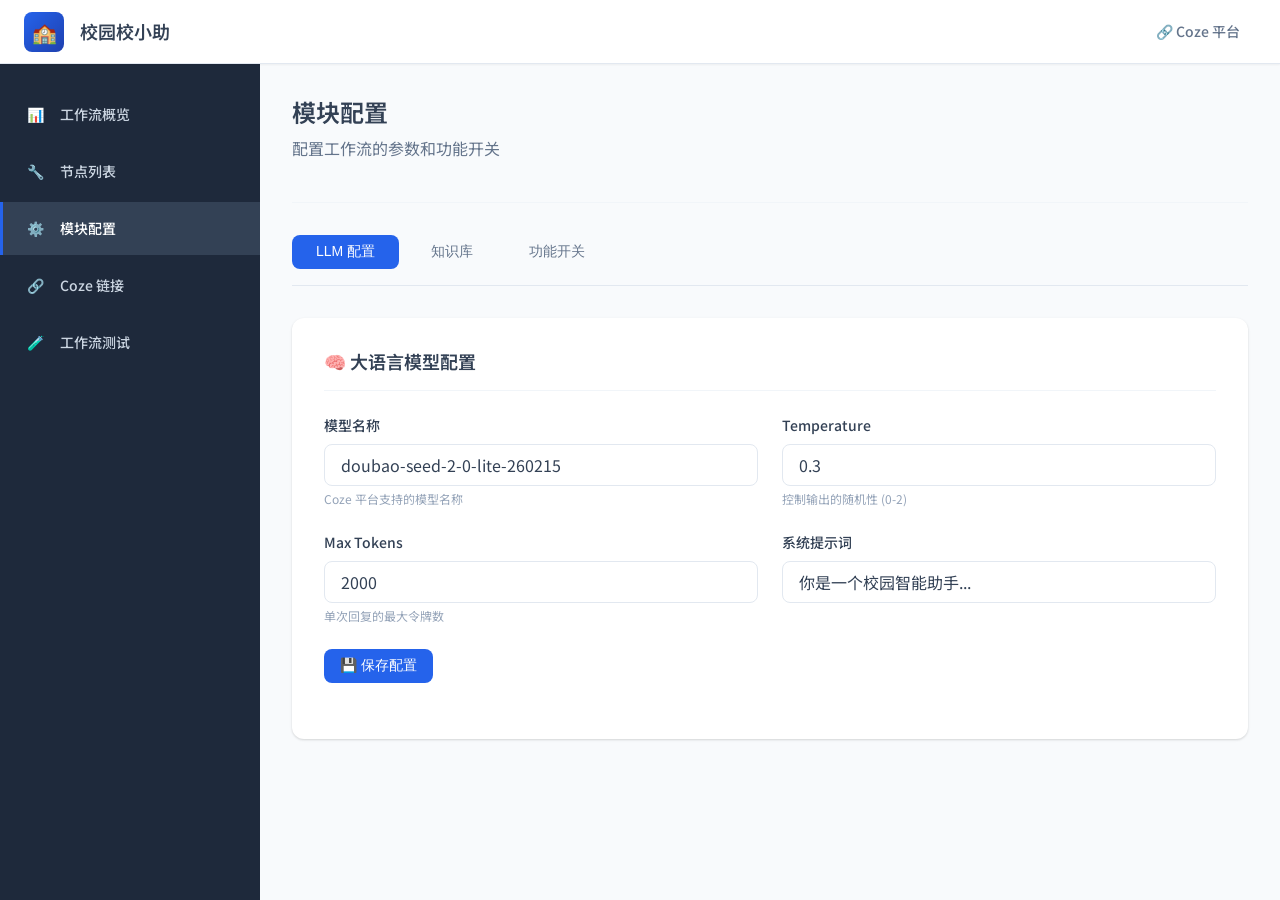
==== projects/ui/config.html @ 62526096 "feat: 新增校园校小助UI管理界面完整实现 添加了完整的Web可视化管理界面，包括工作流概览、节点列表、模块配置、Coze链接和工作流测试功能，同时提供了Windows和macOS/Linux的快" ====
<!DOCTYPE html>
<html lang="zh-CN">
<head>
  <meta charset="UTF-8">
  <meta name="viewport" content="width=device-width, initial-scale=1.0">
  <title>校园校小助 - 模块配置</title>
  
  <!-- Fonts -->
  <link rel="preconnect" href="https://fonts.googleapis.com">
  <link rel="preconnect" href="https://fonts.gstatic.com" crossorigin>
  <link href="https://fonts.googleapis.com/css2?family=Noto+Sans+SC:wght@400;500;600;700&display=swap" rel="stylesheet">
  
  <!-- Styles -->
  <link rel="stylesheet" href="css/style.css">
  
  <style>
    .config-tabs {
      display: flex;
      gap: var(--spacing-sm);
      margin-bottom: var(--spacing-xl);
      border-bottom: 1px solid var(--border);
      padding-bottom: var(--spacing-md);
    }
    
    .tab-btn {
      padding: var(--spacing-sm) var(--spacing-lg);
      background: transparent;
      border: none;
      font-size: var(--text-sm);
      font-weight: 500;
      color: var(--text-secondary);
      cursor: pointer;
      border-radius: var(--radius-md);
      transition: all var(--transition);
    }
    
    .tab-btn:hover {
      background: var(--bg-tertiary);
      color: var(--text-primary);
    }
    
    .tab-btn.active {
      background: var(--primary);
      color: white;
    }
    
    .tab-content {
      display: none;
    }
    
    .tab-content.active {
      display: block;
    }
    
    .config-section {
      background: var(--bg-secondary);
      border-radius: var(--radius-lg);
      padding: var(--spacing-xl);
      margin-bottom: var(--spacing-lg);
      box-shadow: var(--shadow);
    }
    
    .config-section__title {
      font-size: var(--text-lg);
      font-weight: 600;
      margin-bottom: var(--spacing-lg);
      padding-bottom: var(--spacing-md);
      border-bottom: 1px solid var(--border-light);
      display: flex;
      align-items: center;
      gap: var(--spacing-sm);
    }
    
    .form-row {
      display: grid;
      grid-template-columns: repeat(2, 1fr);
      gap: var(--spacing-lg);
    }
    
    @media (max-width: 768px) {
      .form-row {
        grid-template-columns: 1fr;
      }
    }
    
    .toggle-group {
      display: flex;
      align-items: center;
      justify-content: space-between;
      padding: var(--spacing-md);
      background: var(--bg-tertiary);
      border-radius: var(--radius-md);
      margin-bottom: var(--spacing-md);
    }
    
    .toggle-group__label {
      font-weight: 500;
      color: var(--text-primary);
    }
    
    .toggle-group__desc {
      font-size: var(--text-sm);
      color: var(--text-secondary);
      margin-top: var(--spacing-xs);
    }
    
    .toggle {
      position: relative;
      width: 48px;
      height: 24px;
      background: var(--border);
      border-radius: 12px;
      cursor: pointer;
      transition: all var(--transition);
    }
    
    .toggle.active {
      background: var(--primary);
    }
    
    .toggle::after {
      content: '';
      position: absolute;
      top: 2px;
      left: 2px;
      width: 20px;
      height: 20px;
      background: white;
      border-radius: 50%;
      transition: all var(--transition);
      box-shadow: var(--shadow-sm);
    }
    
    .toggle.active::after {
      left: 26px;
    }
    
    .notification {
      position: fixed;
      top: var(--spacing-xl);
      right: var(--spacing-xl);
      padding: var(--spacing-md) var(--spacing-lg);
      border-radius: var(--radius-md);
      display: flex;
      align-items: center;
      gap: var(--spacing-md);
      box-shadow: var(--shadow-lg);
      z-index: 3000;
      animation: slideIn 0.3s ease-out;
    }
    
    .notification--success {
      background: var(--success);
      color: white;
    }
    
    .notification--error {
      background: var(--error);
      color: white;
    }
    
    .notification--fadeout {
      animation: fadeOut 0.3s ease-out forwards;
    }
    
    @keyframes slideIn {
      from {
        opacity: 0;
        transform: translateX(100px);
      }
      to {
        opacity: 1;
        transform: translateX(0);
      }
    }
    
    @keyframes fadeOut {
      to {
        opacity: 0;
        transform: translateX(100px);
      }
    }
  </style>
</head>
<body>
  <!-- Header -->
  <header class="header">
    <div class="header__logo">
      <div class="header__logo-icon">🏫</div>
      <span>校园校小助</span>
    </div>
    <nav class="header__nav">
      <a href="https://console.coze.cn" target="_blank" rel="noopener noreferrer" class="header__link">
        🔗 Coze 平台
      </a>
    </nav>
  </header>

  <!-- Sidebar -->
  <aside class="sidebar">
    <nav>
      <ul class="sidebar__menu">
        <li class="sidebar__item">
          <a href="index.html" class="sidebar__link" data-page="index">
            <span>📊</span>
            <span>工作流概览</span>
          </a>
        </li>
        <li class="sidebar__item">
          <a href="nodes.html" class="sidebar__link" data-page="nodes">
            <span>🔧</span>
            <span>节点列表</span>
          </a>
        </li>
        <li class="sidebar__item">
          <a href="config.html" class="sidebar__link sidebar__link--active" data-page="config">
            <span>⚙️</span>
            <span>模块配置</span>
          </a>
        </li>
        <li class="sidebar__item">
          <a href="links.html" class="sidebar__link" data-page="links">
            <span>🔗</span>
            <span>Coze 链接</span>
          </a>
        </li>
        <li class="sidebar__item">
          <a href="test.html" class="sidebar__link" data-page="test">
            <span>🧪</span>
            <span>工作流测试</span>
          </a>
        </li>
      </ul>
    </nav>
  </aside>

  <!-- Main Content -->
  <main class="main">
    <div class="content">
      <!-- Page Header -->
      <div class="page-header">
        <h1 class="page-header__title">模块配置</h1>
        <p class="page-header__subtitle">配置工作流的参数和功能开关</p>
      </div>

      <!-- Tabs -->
      <div class="config-tabs">
        <button class="tab-btn active" data-tab="llm">LLM 配置</button>
        <button class="tab-btn" data-tab="knowledge">知识库</button>
        <button class="tab-btn" data-tab="features">功能开关</button>
      </div>

      <!-- LLM Config -->
      <div id="tab-llm" class="tab-content active">
        <div class="config-section animate-fadeIn">
          <h3 class="config-section__title">🧠 大语言模型配置</h3>
          <form id="llm-config-form">
            <div class="form-row">
              <div class="form-group">
                <label class="form-label">模型名称</label>
                <input type="text" 
                       class="form-input" 
                       name="model" 
                       value="doubao-seed-2-0-lite-260215"
                       placeholder="输入模型名称">
                <div class="form-help">Coze 平台支持的模型名称</div>
              </div>
              
              <div class="form-group">
                <label class="form-label">Temperature</label>
                <input type="number" 
                       class="form-input" 
                       name="temperature" 
                       value="0.3"
                       min="0"
                       max="2"
                       step="0.1">
                <div class="form-help">控制输出的随机性 (0-2)</div>
              </div>
            </div>
            
            <div class="form-row">
              <div class="form-group">
                <label class="form-label">Max Tokens</label>
                <input type="number" 
                       class="form-input" 
                       name="max_tokens"
                       value="2000"
                       min="100"
                       max="8000">
                <div class="form-help">单次回复的最大令牌数</div>
              </div>
              
              <div class="form-group">
                <label class="form-label">系统提示词</label>
                <input type="text" 
                       class="form-input" 
                       name="system_prompt"
                       value="你是一个校园智能助手..."
                       placeholder="输入系统提示词">
              </div>
            </div>
            
            <div class="form-group">
              <button type="submit" class="btn btn--primary">💾 保存配置</button>
            </div>
          </form>
        </div>
      </div>

      <!-- Knowledge Config -->
      <div id="tab-knowledge" class="tab-content">
        <div class="config-section animate-fadeIn">
          <h3 class="config-section__title">📚 知识库配置</h3>
          <form id="knowledge-config-form">
            <div class="form-row">
              <div class="form-group">
                <label class="form-label">Top K</label>
                <input type="number" 
                       class="form-input" 
                       name="top_k"
                       value="3"
                       min="1"
                       max="10">
                <div class="form-help">返回的最相关结果数量</div>
              </div>
              
              <div class="form-group">
                <label class="form-label">最小相似度分数</label>
                <input type="number" 
                       class="form-input" 
                       name="min_score"
                       value="0.5"
                       min="0"
                       max="1"
                       step="0.1">
                <div class="form-help">低于此分数的结果将被过滤</div>
              </div>
            </div>
            
            <div class="form-group">
              <label class="form-label">知识库 ID</label>
              <input type="text" 
                     class="form-input" 
                     name="knowledge_base_id"
                     placeholder="输入知识库 ID">
              <div class="form-help">在 Coze 平台获取的知识库标识符</div>
            </div>
            
            <div class="form-group">
              <button type="submit" class="btn btn--primary">💾 保存配置</button>
            </div>
          </form>
        </div>
      </div>

      <!-- Features Config -->
      <div id="tab-features" class="tab-content">
        <div class="config-section animate-fadeIn">
          <h3 class="config-section__title">⚡ 功能开关</h3>
          <form id="features-config-form">
            <div class="toggle-group">
              <div>
                <div class="toggle-group__label">知识库优先模式</div>
                <div class="toggle-group__desc">始终优先检索知识库，无结果再联网搜索</div>
              </div>
              <div class="toggle active" data-toggle="knowledge_first" onclick="toggleSwitch(this)"></div>
            </div>
            
            <div class="toggle-group">
              <div>
                <div class="toggle-group__label">联网搜索</div>
                <div class="toggle-group__desc">知识库无结果时启用联网搜索兜底</div>
              </div>
              <div class="toggle active" data-toggle="web_search_enabled" onclick="toggleSwitch(this)"></div>
            </div>
            
            <div class="toggle-group">
              <div>
                <div class="toggle-group__label">网页跳转</div>
                <div class="toggle-group__desc">识别用户跳转意图并提供跳转确认</div>
              </div>
              <div class="toggle active" data-toggle="jump_enabled" onclick="toggleSwitch(this)"></div>
            </div>
            
            <div class="toggle-group">
              <div>
                <div class="toggle-group__label">智能追问</div>
                <div class="toggle-group__desc">问题模糊时主动追问澄清</div>
              </div>
              <div class="toggle active" data-toggle="clarify_enabled" onclick="toggleSwitch(this)"></div>
            </div>
            
            <div class="toggle-group">
              <div>
                <div class="toggle-group__label">相关推荐</div>
                <div class="toggle-group__desc">回答后推荐相关问题和快捷操作</div>
              </div>
              <div class="toggle active" data-toggle="recommend_enabled" onclick="toggleSwitch(this)"></div>
            </div>
            
            <div class="form-group" style="margin-top: var(--spacing-xl);">
              <button type="submit" class="btn btn--primary">💾 保存配置</button>
            </div>
          </form>
        </div>
      </div>
    </div>
  </main>

  <!-- Scripts -->
  <script src="js/workflow-data.js"></script>
  <script src="js/main.js"></script>
  
  <script>
    // Tab 切换
    document.querySelectorAll('.tab-btn').forEach(btn => {
      btn.addEventListener('click', function() {
        const tabId = this.getAttribute('data-tab');
        
        // 切换按钮状态
        document.querySelectorAll('.tab-btn').forEach(b => b.classList.remove('active'));
        this.classList.add('active');
        
        // 切换内容
        document.querySelectorAll('.tab-content').forEach(content => {
          content.classList.remove('active');
        });
        document.getElementById(`tab-${tabId}`).classList.add('active');
      });
    });
    
    // Toggle Switch
    window.toggleSwitch = function(element) {
      element.classList.toggle('active');
    };
    
    // 表单提交
    document.querySelectorAll('form').forEach(form => {
      form.addEventListener('submit', function(e) {
        e.preventDefault();
        
        // 获取表单数据
        const formData = new FormData(this);
        const config = Object.fromEntries(formData.entries());
        
        // 获取开关状态
        document.querySelectorAll('.toggle').forEach(toggle => {
          const key = toggle.getAttribute('data-toggle');
          if (key) {
            config[key] = toggle.classList.contains('active');
          }
        });
        
        // 保存到 localStorage
        localStorage.setItem('workflow_config', JSON.stringify(config));
        
        // 显示通知
        showNotification('配置已保存', 'success');
      });
    });
    
    // 显示通知
    function showNotification(message, type = 'info') {
      // 移除已存在的通知
      const existing = document.querySelector('.notification');
      if (existing) existing.remove();
      
      const notification = document.createElement('div');
      notification.className = `notification notification--${type}`;
      notification.innerHTML = `
        <span>✅ ${message}</span>
      `;
      
      document.body.appendChild(notification);
      
      // 自动消失
      setTimeout(() => {
        notification.classList.add('notification--fadeout');
        setTimeout(() => notification.remove(), 300);
      }, 3000);
    }
    
    // 加载保存的配置
    function loadSavedConfig() {
      const saved = localStorage.getItem('workflow_config');
      if (!saved) return;
      
      try {
        const config = JSON.parse(saved);
        
        // 填充表单
        Object.keys(config).forEach(key => {
          const input = document.querySelector(`[name="${key}"]`);
          if (input) {
            input.value = config[key];
          }
          
          // 恢复开关状态
          const toggle = document.querySelector(`[data-toggle="${key}"]`);
          if (toggle && typeof config[key] === 'boolean') {
            toggle.classList.toggle('active', config[key]);
          }
        });
      } catch (error) {
        console.error('Failed to load config:', error);
      }
    }
    
    // 页面加载时恢复配置
    document.addEventListener('DOMContentLoaded', loadSavedConfig);
  </script>
</body>
</html>
---- projects/ui/css/style.css ----
/*!
 * 校园校小助 UI - 全局样式
 * Campus Assistant Admin Dashboard
 * 
 * @version 1.0.0
 * @author AI Assistant
 */

/* ========================================
   CSS Variables / Design Tokens
   ======================================== */
:root {
  /* Primary Colors */
  --primary: #2563EB;
  --primary-dark: #1E40AF;
  --primary-light: #3B82F6;
  --primary-bg: #EFF6FF;

  /* Semantic Colors */
  --success: #10B981;
  --success-bg: #ECFDF5;
  --warning: #F59E0B;
  --warning-bg: #FFFBEB;
  --error: #EF4444;
  --error-bg: #FEF2F2;
  --info: #3B82F6;
  --info-bg: #EFF6FF;

  /* Neutral Colors */
  --bg-primary: #F8FAFC;
  --bg-secondary: #FFFFFF;
  --bg-tertiary: #F1F5F9;
  --sidebar-bg: #1E293B;
  --sidebar-hover: #334155;
  --sidebar-active: #2563EB;

  /* Text Colors */
  --text-primary: #334155;
  --text-secondary: #64748B;
  --text-tertiary: #94A3B8;
  --text-light: #CBD5E1;
  --text-white: #FFFFFF;

  /* Border Colors */
  --border: #E2E8F0;
  --border-light: #F1F5F9;
  --border-focus: #2563EB;

  /* Shadows */
  --shadow-sm: 0 1px 2px 0 rgba(0, 0, 0, 0.05);
  --shadow: 0 1px 3px 0 rgba(0, 0, 0, 0.1), 0 1px 2px 0 rgba(0, 0, 0, 0.06);
  --shadow-md: 0 4px 6px -1px rgba(0, 0, 0, 0.1), 0 2px 4px -1px rgba(0, 0, 0, 0.06);
  --shadow-lg: 0 10px 15px -3px rgba(0, 0, 0, 0.1), 0 4px 6px -2px rgba(0, 0, 0, 0.05);
  --shadow-xl: 0 20px 25px -5px rgba(0, 0, 0, 0.1), 0 10px 10px -5px rgba(0, 0, 0, 0.04);

  /* Spacing */
  --spacing-xs: 4px;
  --spacing-sm: 8px;
  --spacing-md: 16px;
  --spacing-lg: 24px;
  --spacing-xl: 32px;
  --spacing-2xl: 48px;
  --spacing-3xl: 64px;

  /* Border Radius */
  --radius-sm: 4px;
  --radius-md: 8px;
  --radius-lg: 12px;
  --radius-xl: 16px;
  --radius-full: 9999px;

  /* Typography */
  --font-sans: "Noto Sans SC", -apple-system, BlinkMacSystemFont, "Segoe UI", Roboto, sans-serif;
  --font-mono: "JetBrains Mono", "Fira Code", Consolas, monospace;

  --text-xs: 12px;
  --text-sm: 14px;
  --text-base: 16px;
  --text-lg: 18px;
  --text-xl: 20px;
  --text-2xl: 24px;
  --text-3xl: 30px;

  /* Layout */
  --sidebar-width: 260px;
  --header-height: 64px;
  --max-content-width: 1400px;

  /* Transitions */
  --transition-fast: 150ms ease;
  --transition: 200ms ease;
  --transition-slow: 300ms ease;
}

/* ========================================
   Reset & Base Styles
   ======================================== */
*,
*::before,
*::after {
  box-sizing: border-box;
  margin: 0;
  padding: 0;
}

html {
  font-size: 16px;
  line-height: 1.5;
  -webkit-font-smoothing: antialiased;
  -moz-osx-font-smoothing: grayscale;
}

body {
  font-family: var(--font-sans);
  font-size: var(--text-base);
  color: var(--text-primary);
  background-color: var(--bg-primary);
  overflow-x: hidden;
}

/* ========================================
   Typography
   ======================================== */
h1, h2, h3, h4, h5, h6 {
  font-weight: 600;
  line-height: 1.3;
  color: var(--text-primary);
}

h1 { font-size: var(--text-3xl); }
h2 { font-size: var(--text-2xl); }
h3 { font-size: var(--text-xl); }
h4 { font-size: var(--text-lg); }
h5 { font-size: var(--text-base); }
h6 { font-size: var(--text-sm); }

p {
  margin-bottom: var(--spacing-md);
  line-height: 1.7;
}

a {
  color: var(--primary);
  text-decoration: none;
  transition: color var(--transition-fast);
}

a:hover {
  color: var(--primary-dark);
  text-decoration: underline;
}

code {
  font-family: var(--font-mono);
  font-size: 0.9em;
  background-color: var(--bg-tertiary);
  padding: 2px 6px;
  border-radius: var(--radius-sm);
}

/* ========================================
   Layout Components
   ======================================== */

/* Header */
.header {
  position: fixed;
  top: 0;
  left: 0;
  right: 0;
  height: var(--header-height);
  background-color: var(--bg-secondary);
  border-bottom: 1px solid var(--border);
  display: flex;
  align-items: center;
  padding: 0 var(--spacing-lg);
  z-index: 1000;
  box-shadow: var(--shadow-sm);
}

.header__logo {
  display: flex;
  align-items: center;
  gap: var(--spacing-md);
  font-size: var(--text-lg);
  font-weight: 600;
  color: var(--text-primary);
}

.header__logo-icon {
  width: 40px;
  height: 40px;
  background: linear-gradient(135deg, var(--primary) 0%, var(--primary-dark) 100%);
  border-radius: var(--radius-md);
  display: flex;
  align-items: center;
  justify-content: center;
  color: white;
  font-size: var(--text-xl);
}

.header__nav {
  margin-left: auto;
  display: flex;
  align-items: center;
  gap: var(--spacing-md);
}

.header__link {
  display: flex;
  align-items: center;
  gap: var(--spacing-sm);
  padding: var(--spacing-sm) var(--spacing-md);
  border-radius: var(--radius-md);
  color: var(--text-secondary);
  font-size: var(--text-sm);
  font-weight: 500;
  transition: all var(--transition);
}

.header__link:hover {
  background-color: var(--bg-tertiary);
  color: var(--text-primary);
  text-decoration: none;
}

/* Sidebar */
.sidebar {
  position: fixed;
  top: var(--header-height);
  left: 0;
  bottom: 0;
  width: var(--sidebar-width);
  background-color: var(--sidebar-bg);
  padding: var(--spacing-lg) 0;
  overflow-y: auto;
  z-index: 900;
}

.sidebar__menu {
  list-style: none;
}

.sidebar__item {
  margin-bottom: var(--spacing-xs);
}

.sidebar__link {
  display: flex;
  align-items: center;
  gap: var(--spacing-md);
  padding: var(--spacing-md) var(--spacing-lg);
  color: var(--text-light);
  font-size: var(--text-sm);
  font-weight: 500;
  transition: all var(--transition);
  border-left: 3px solid transparent;
}

.sidebar__link:hover {
  background-color: var(--sidebar-hover);
  color: var(--text-white);
  text-decoration: none;
}

.sidebar__link--active {
  background-color: var(--sidebar-hover);
  color: var(--text-white);
  border-left-color: var(--primary);
}

.sidebar__icon {
  width: 20px;
  height: 20px;
  opacity: 0.8;
}

.sidebar__section {
  padding: var(--spacing-md) var(--spacing-lg);
  margin-top: var(--spacing-lg);
  font-size: var(--text-xs);
  font-weight: 600;
  text-transform: uppercase;
  letter-spacing: 0.05em;
  color: var(--text-tertiary);
}

/* Main Content */
.main {
  margin-left: var(--sidebar-width);
  margin-top: var(--header-height);
  padding: var(--spacing-xl);
  min-height: calc(100vh - var(--header-height));
}

.content {
  max-width: var(--max-content-width);
  margin: 0 auto;
}

/* Page Header */
.page-header {
  margin-bottom: var(--spacing-xl);
  padding-bottom: var(--spacing-lg);
  border-bottom: 1px solid var(--border-light);
}

.page-header__title {
  font-size: var(--text-2xl);
  font-weight: 600;
  color: var(--text-primary);
  margin-bottom: var(--spacing-sm);
}

.page-header__subtitle {
  font-size: var(--text-base);
  color: var(--text-secondary);
}

/* ========================================
   Cards
   ======================================== */
.card {
  background-color: var(--bg-secondary);
  border-radius: var(--radius-lg);
  box-shadow: var(--shadow);
  overflow: hidden;
  transition: all var(--transition);
}

.card:hover {
  box-shadow: var(--shadow-md);
}

.card--clickable {
  cursor: pointer;
}

.card--clickable:hover {
  transform: translateY(-2px);
  box-shadow: var(--shadow-lg);
}

.card__header {
  padding: var(--spacing-lg);
  border-bottom: 1px solid var(--border-light);
  display: flex;
  align-items: center;
  justify-content: space-between;
}

.card__title {
  font-size: var(--text-lg);
  font-weight: 600;
  color: var(--text-primary);
}

.card__body {
  padding: var(--spacing-lg);
}

.card__footer {
  padding: var(--spacing-md) var(--spacing-lg);
  border-top: 1px solid var(--border-light);
  background-color: var(--bg-tertiary);
}

/* Stat Cards */
.stat-card {
  background: linear-gradient(135deg, var(--primary) 0%, var(--primary-dark) 100%);
  color: white;
  padding: var(--spacing-lg);
  border-radius: var(--radius-lg);
  text-align: center;
}

.stat-card__value {
  font-size: var(--text-3xl);
  font-weight: 700;
  line-height: 1.2;
}

.stat-card__label {
  font-size: var(--text-sm);
  opacity: 0.9;
  margin-top: var(--spacing-xs);
}

/* Node Cards */
.node-card {
  background-color: var(--bg-secondary);
  border: 1px solid var(--border);
  border-radius: var(--radius-lg);
  padding: var(--spacing-lg);
  transition: all var(--transition);
}

.node-card:hover {
  border-color: var(--primary);
  box-shadow: var(--shadow-md);
}

.node-card__header {
  display: flex;
  align-items: center;
  gap: var(--spacing-md);
  margin-bottom: var(--spacing-md);
}

.node-card__icon {
  width: 40px;
  height: 40px;
  border-radius: var(--radius-md);
  display: flex;
  align-items: center;
  justify-content: center;
  font-size: var(--text-xl);
}

.node-card__icon--task {
  background-color: var(--info-bg);
  color: var(--info);
}

.node-card__icon--agent {
  background-color: var(--success-bg);
  color: var(--success);
}

.node-card__icon--condition {
  background-color: var(--warning-bg);
  color: var(--warning);
}

.node-card__id {
  font-family: var(--font-mono);
  font-size: var(--text-sm);
  color: var(--text-secondary);
}

.node-card__name {
  font-size: var(--text-lg);
  font-weight: 600;
  color: var(--text-primary);
  margin-top: var(--spacing-xs);
}

.node-card__description {
  font-size: var(--text-sm);
  color: var(--text-secondary);
  margin-bottom: var(--spacing-md);
  line-height: 1.6;
}

.node-card__meta {
  display: flex;
  flex-wrap: wrap;
  gap: var(--spacing-sm);
  margin-bottom: var(--spacing-md);
  font-size: var(--text-xs);
}

.node-card__tag {
  display: inline-flex;
  align-items: center;
  gap: var(--spacing-xs);
  padding: var(--spacing-xs) var(--spacing-sm);
  background-color: var(--bg-tertiary);
  border-radius: var(--radius-full);
  color: var(--text-secondary);
}

.node-card__tag--input {
  background-color: var(--info-bg);
  color: var(--info);
}

.node-card__tag--output {
  background-color: var(--success-bg);
  color: var(--success);
}

/* Link Cards */
.link-card {
  display: flex;
  align-items: center;
  gap: var(--spacing-md);
  padding: var(--spacing-lg);
  background-color: var(--bg-secondary);
  border: 1px solid var(--border);
  border-radius: var(--radius-lg);
  transition: all var(--transition);
  cursor: pointer;
}

.link-card:hover {
  border-color: var(--primary);
  background-color: var(--primary-bg);
  text-decoration: none;
}

.link-card__icon {
  width: 48px;
  height: 48px;
  border-radius: var(--radius-md);
  background-color: var(--primary-bg);
  color: var(--primary);
  display: flex;
  align-items: center;
  justify-content: center;
  font-size: var(--text-xl);
  flex-shrink: 0;
}

.link-card__content {
  flex: 1;
}

.link-card__title {
  font-size: var(--text-lg);
  font-weight: 600;
  color: var(--text-primary);
  margin-bottom: var(--spacing-xs);
}

.link-card__description {
  font-size: var(--text-sm);
  color: var(--text-secondary);
  margin-bottom: var(--spacing-xs);
}

.link-card__url {
  font-size: var(--text-xs);
  color: var(--text-tertiary);
  font-family: var(--font-mono);
}

.link-card__arrow {
  color: var(--text-tertiary);
  font-size: var(--text-xl);
}

/* ========================================
   Buttons
   ======================================== */
.btn {
  display: inline-flex;
  align-items: center;
  justify-content: center;
  gap: var(--spacing-sm);
  padding: var(--spacing-sm) var(--spacing-md);
  font-size: var(--text-sm);
  font-weight: 500;
  border-radius: var(--radius-md);
  border: none;
  cursor: pointer;
  transition: all var(--transition);
  text-decoration: none;
}

.btn:hover {
  text-decoration: none;
}

.btn--primary {
  background-color: var(--primary);
  color: white;
}

.btn--primary:hover {
  background-color: var(--primary-dark);
  color: white;
}

.btn--secondary {
  background-color: var(--bg-tertiary);
  color: var(--text-primary);
}

.btn--secondary:hover {
  background-color: var(--border);
}

.btn--ghost {
  background-color: transparent;
  color: var(--text-secondary);
}

.btn--ghost:hover {
  background-color: var(--bg-tertiary);
  color: var(--text-primary);
}

.btn--sm {
  padding: var(--spacing-xs) var(--spacing-sm);
  font-size: var(--text-xs);
}

.btn--lg {
  padding: var(--spacing-md) var(--spacing-lg);
  font-size: var(--text-base);
}

.btn--block {
  width: 100%;
}

.btn:disabled {
  opacity: 0.5;
  cursor: not-allowed;
}

/* ========================================
   Forms
   ======================================== */
.form-group {
  margin-bottom: var(--spacing-lg);
}

.form-label {
  display: block;
  font-size: var(--text-sm);
  font-weight: 500;
  color: var(--text-primary);
  margin-bottom: var(--spacing-sm);
}

.form-input,
.form-select,
.form-textarea {
  width: 100%;
  padding: var(--spacing-sm) var(--spacing-md);
  font-size: var(--text-base);
  font-family: var(--font-sans);
  color: var(--text-primary);
  background-color: var(--bg-secondary);
  border: 1px solid var(--border);
  border-radius: var(--radius-md);
  transition: all var(--transition);
}

.form-input:focus,
.form-select:focus,
.form-textarea:focus {
  outline: none;
  border-color: var(--primary);
  box-shadow: 0 0 0 3px rgba(37, 99, 235, 0.1);
}

.form-textarea {
  min-height: 120px;
  resize: vertical;
}

.form-help {
  font-size: var(--text-xs);
  color: var(--text-tertiary);
  margin-top: var(--spacing-xs);
}

/* ========================================
   Grid System
   ======================================== */
.grid {
  display: grid;
  gap: var(--spacing-lg);
}

.grid--cols-2 {
  grid-template-columns: repeat(2, 1fr);
}

.grid--cols-3 {
  grid-template-columns: repeat(3, 1fr);
}

.grid--cols-4 {
  grid-template-columns: repeat(4, 1fr);
}

@media (max-width: 1024px) {
  .grid--cols-4 {
    grid-template-columns: repeat(2, 1fr);
  }
}

@media (max-width: 768px) {
  .grid--cols-3,
  .grid--cols-4 {
    grid-template-columns: repeat(2, 1fr);
  }
}

@media (max-width: 640px) {
  .grid--cols-2,
  .grid--cols-3,
  .grid--cols-4 {
    grid-template-columns: 1fr;
  }
}

/* ========================================
   Utilities
   ======================================== */
.text-center { text-align: center; }
.text-right { text-align: right; }
.text-muted { color: var(--text-secondary); }
.text-small { font-size: var(--text-sm); }
.text-mono { font-family: var(--font-mono); }

.mt-sm { margin-top: var(--spacing-sm); }
.mt-md { margin-top: var(--spacing-md); }
.mt-lg { margin-top: var(--spacing-lg); }
.mb-sm { margin-bottom: var(--spacing-sm); }
.mb-md { margin-bottom: var(--spacing-md); }
.mb-lg { margin-bottom: var(--spacing-lg); }

.flex { display: flex; }
.flex-center { align-items: center; justify-content: center; }
.flex-between { justify-content: space-between; }
.flex-wrap { flex-wrap: wrap; }
.gap-sm { gap: var(--spacing-sm); }
.gap-md { gap: var(--spacing-md); }
.gap-lg { gap: var(--spacing-lg); }

.hidden { display: none !important; }

/* ========================================
   Animations
   ======================================== */
@keyframes fadeIn {
  from {
    opacity: 0;
    transform: translateY(10px);
  }
  to {
    opacity: 1;
    transform: translateY(0);
  }
}

@keyframes slideIn {
  from {
    opacity: 0;
    transform: translateX(-20px);
  }
  to {
    opacity: 1;
    transform: translateX(0);
  }
}

.animate-fadeIn {
  animation: fadeIn var(--transition-slow) ease-out;
}

.animate-slideIn {
  animation: slideIn var(--transition-slow) ease-out;
}

/* Staggered animations */
.stagger-1 { animation-delay: 0.1s; }
.stagger-2 { animation-delay: 0.2s; }
.stagger-3 { animation-delay: 0.3s; }
.stagger-4 { animation-delay: 0.4s; }
.stagger-5 { animation-delay: 0.5s; }

/* ========================================
   Responsive
   ======================================== */
@media (max-width: 1024px) {
  .sidebar {
    transform: translateX(-100%);
    transition: transform var(--transition);
  }

  .sidebar--open {
    transform: translateX(0);
  }

  .main {
    margin-left: 0;
  }
}

@media (max-width: 640px) {
  .header {
    padding: 0 var(--spacing-md);
  }

  .main {
    padding: var(--spacing-md);
  }

  .page-header__title {
    font-size: var(--text-xl);
  }
}

/* ========================================
   Mermaid Flowchart Customization
   ======================================== */
.mermaid {
  background-color: var(--bg-secondary);
  padding: var(--spacing-lg);
  border-radius: var(--radius-lg);
  overflow-x: auto;
}

.mermaid svg {
  max-width: 100%;
  height: auto;
}
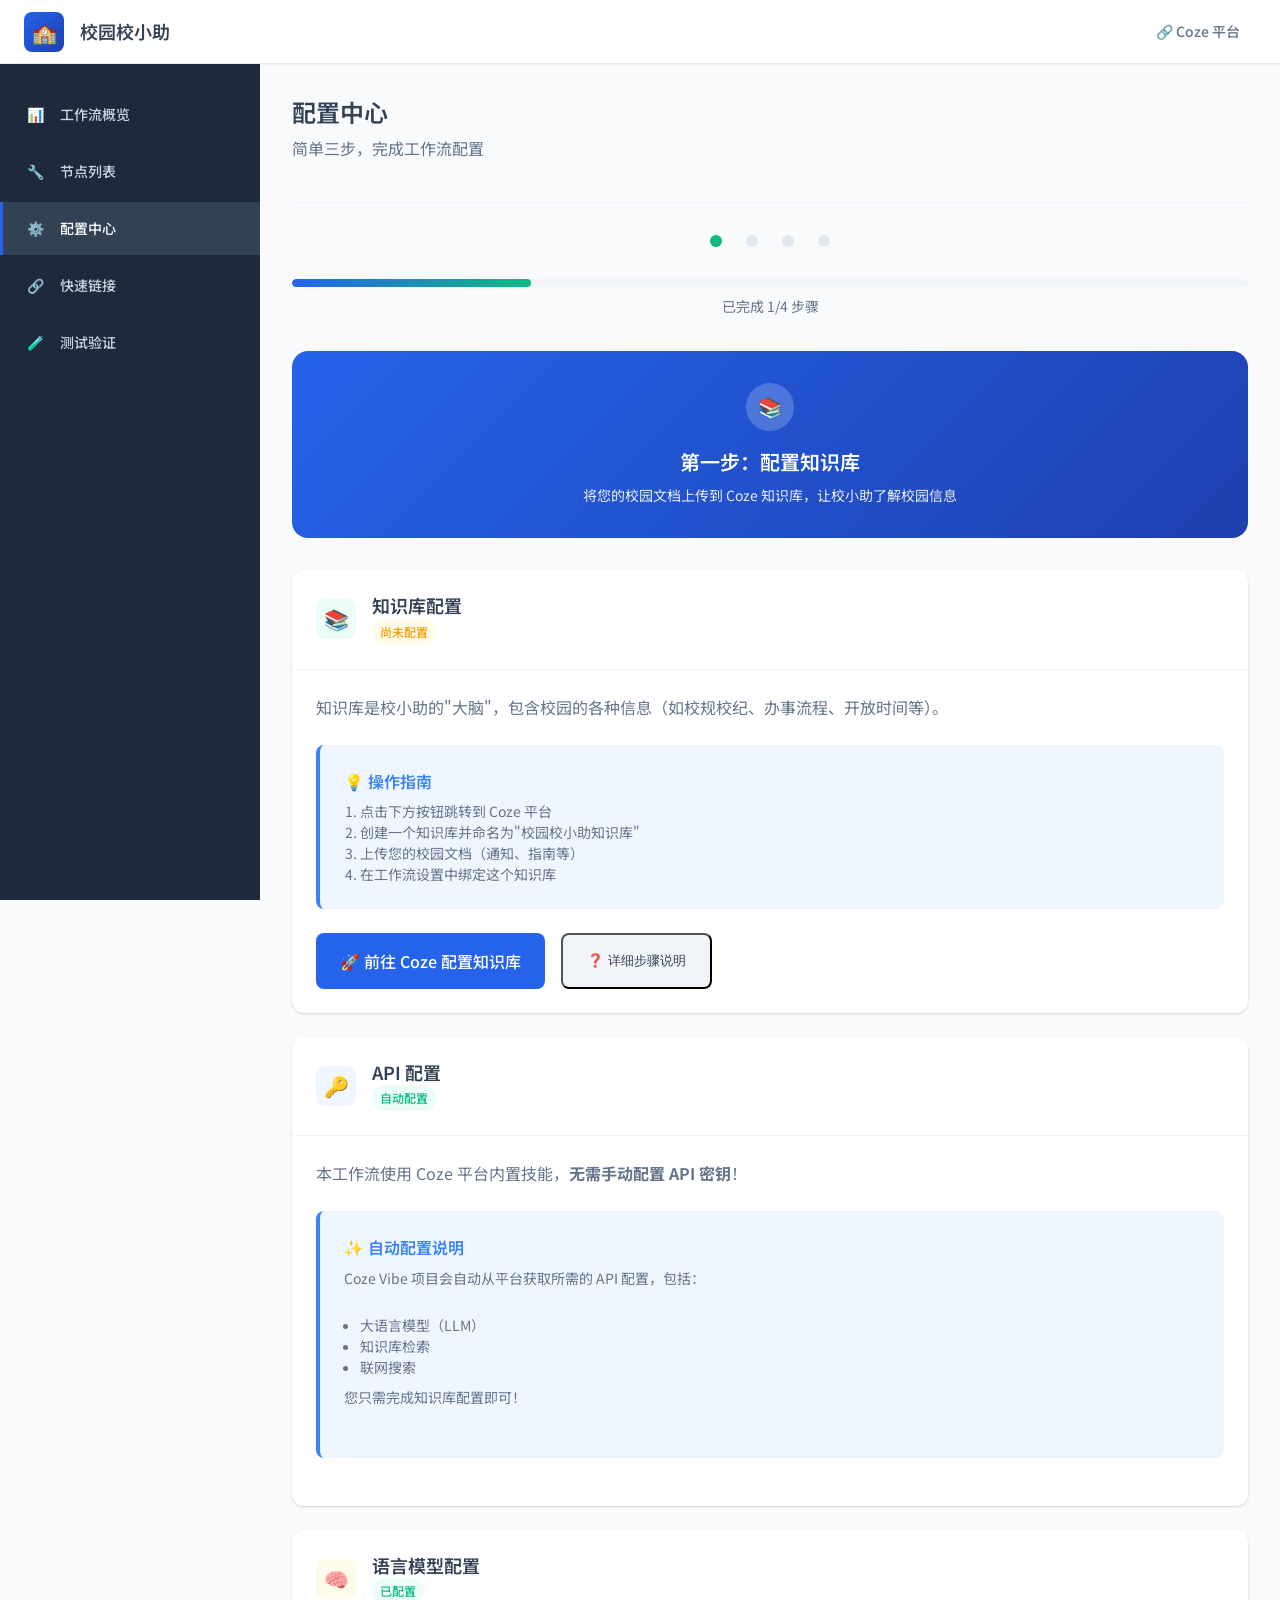
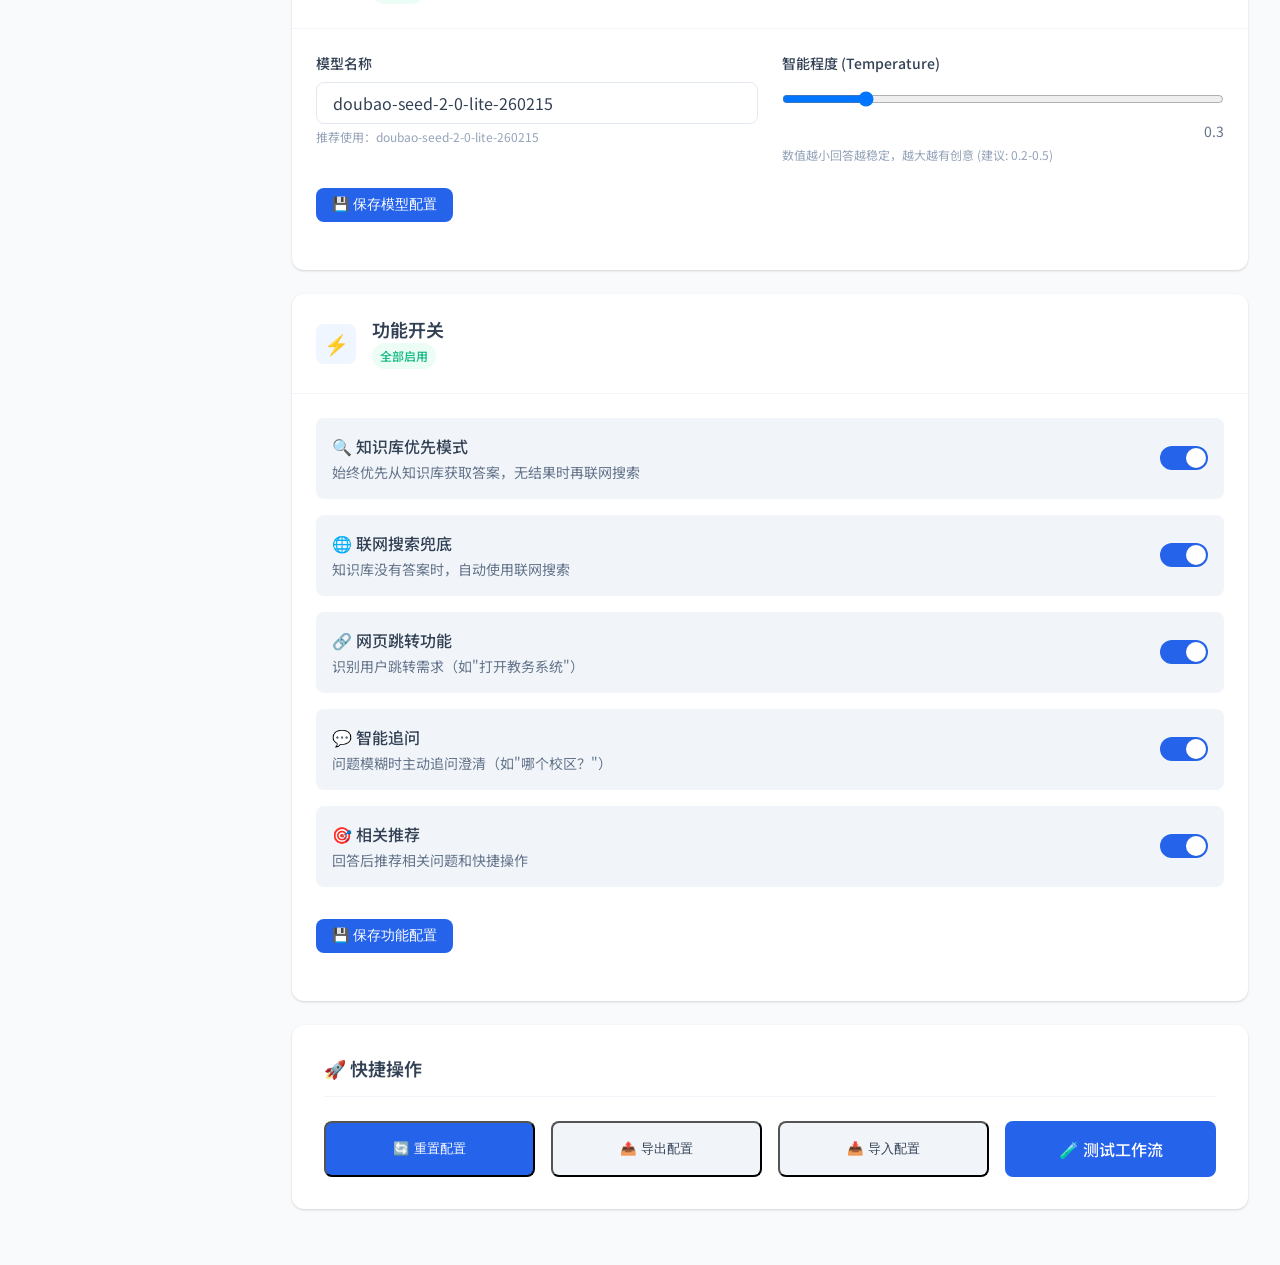
==== commit 76818868: "feat: 新增快速开始文档和配置界面优化，补充知识库提示注释 - 新增QUICK_START_NOW.md快速开始指南 - 新增COZE_VIBE_GUIDE.md完整使用文档 - 优化links." ====
--- a/projects/ui/config.html
+++ b/projects/ui/config.html
@@ -3,7 +3,7 @@
 <head>
   <meta charset="UTF-8">
   <meta name="viewport" content="width=device-width, initial-scale=1.0">
-  <title>校园校小助 - 模块配置</title>
+  <title>校园校小助 - 配置中心</title>
   
   <!-- Fonts -->
   <link rel="preconnect" href="https://fonts.googleapis.com">
@@ -14,42 +14,131 @@
   <link rel="stylesheet" href="css/style.css">
   
   <style>
-    .config-tabs {
+    /* 简化配置页面样式 */
+    .wizard-step {
+      background: linear-gradient(135deg, var(--primary) 0%, var(--primary-dark) 100%);
+      color: white;
+      padding: var(--spacing-xl);
+      border-radius: var(--radius-xl);
+      margin-bottom: var(--spacing-xl);
+      text-align: center;
+    }
+    
+    .wizard-step__number {
+      width: 48px;
+      height: 48px;
+      border-radius: 50%;
+      background: rgba(255, 255, 255, 0.2);
       display: flex;
+      align-items: center;
+      justify-content: center;
+      font-size: var(--text-xl);
+      font-weight: 700;
+      margin: 0 auto var(--spacing-md);
+    }
+    
+    .wizard-step__title {
+      font-size: var(--text-xl);
+      font-weight: 600;
+      margin-bottom: var(--spacing-sm);
+    }
+    
+    .wizard-step__desc {
+      opacity: 0.9;
+      font-size: var(--text-sm);
+    }
+    
+    .config-card {
+      background: var(--bg-secondary);
+      border-radius: var(--radius-lg);
+      box-shadow: var(--shadow);
+      overflow: hidden;
+      margin-bottom: var(--spacing-lg);
+    }
+    
+    .config-card__header {
+      padding: var(--spacing-lg);
+      border-bottom: 1px solid var(--border-light);
+      display: flex;
+      align-items: center;
+      gap: var(--spacing-md);
+    }
+    
+    .config-card__icon {
+      width: 40px;
+      height: 40px;
+      border-radius: var(--radius-md);
+      display: flex;
+      align-items: center;
+      justify-content: center;
+      font-size: var(--text-xl);
+    }
+    
+    .config-card__title {
+      font-size: var(--text-lg);
+      font-weight: 600;
+      margin: 0;
+    }
+    
+    .config-card__body {
+      padding: var(--spacing-lg);
+    }
+    
+    .config-card__body p {
+      color: var(--text-secondary);
+      margin-bottom: var(--spacing-lg);
+    }
+    
+    .action-btn {
+      display: inline-flex;
+      align-items: center;
       gap: var(--spacing-sm);
-      margin-bottom: var(--spacing-xl);
-      border-bottom: 1px solid var(--border);
-      padding-bottom: var(--spacing-md);
-    }
-    
-    .tab-btn {
-      padding: var(--spacing-sm) var(--spacing-lg);
-      background: transparent;
-      border: none;
-      font-size: var(--text-sm);
+      padding: var(--spacing-md) var(--spacing-lg);
+      background: var(--primary);
+      color: white;
+      border-radius: var(--radius-md);
+      text-decoration: none;
       font-weight: 500;
-      color: var(--text-secondary);
-      cursor: pointer;
-      border-radius: var(--radius-md);
       transition: all var(--transition);
     }
     
-    .tab-btn:hover {
+    .action-btn:hover {
+      background: var(--primary-dark);
+      transform: translateY(-2px);
+      box-shadow: var(--shadow-lg);
+    }
+    
+    .action-btn--secondary {
       background: var(--bg-tertiary);
       color: var(--text-primary);
     }
     
-    .tab-btn.active {
+    .action-btn--secondary:hover {
+      background: var(--border);
+    }
+    
+    .step-indicator {
+      display: flex;
+      justify-content: center;
+      gap: var(--spacing-lg);
+      margin-bottom: var(--spacing-xl);
+    }
+    
+    .step-dot {
+      width: 12px;
+      height: 12px;
+      border-radius: 50%;
+      background: var(--border);
+      transition: all var(--transition);
+    }
+    
+    .step-dot.active {
       background: var(--primary);
-      color: white;
-    }
-    
-    .tab-content {
-      display: none;
-    }
-    
-    .tab-content.active {
-      display: block;
+      transform: scale(1.3);
+    }
+    
+    .step-dot.completed {
+      background: var(--success);
     }
     
     .config-section {
@@ -159,6 +248,11 @@
       color: white;
     }
     
+    .notification--info {
+      background: var(--info);
+      color: white;
+    }
+    
     .notification--fadeout {
       animation: fadeOut 0.3s ease-out forwards;
     }
@@ -179,6 +273,65 @@
         opacity: 0;
         transform: translateX(100px);
       }
+    }
+    
+    .help-card {
+      background: var(--info-bg);
+      border-left: 4px solid var(--info);
+      padding: var(--spacing-lg);
+      border-radius: var(--radius-md);
+      margin-bottom: var(--spacing-lg);
+    }
+    
+    .help-card__title {
+      font-weight: 600;
+      color: var(--info);
+      margin-bottom: var(--spacing-sm);
+    }
+    
+    .help-card__content {
+      color: var(--text-secondary);
+      font-size: var(--text-sm);
+    }
+    
+    .status-badge {
+      display: inline-flex;
+      align-items: center;
+      gap: 4px;
+      padding: 4px 8px;
+      border-radius: var(--radius-full);
+      font-size: var(--text-xs);
+      font-weight: 500;
+    }
+    
+    .status-badge--success {
+      background: var(--success-bg);
+      color: var(--success);
+    }
+    
+    .status-badge--warning {
+      background: var(--warning-bg);
+      color: var(--warning);
+    }
+    
+    .status-badge--error {
+      background: var(--error-bg);
+      color: var(--error);
+    }
+    
+    .progress-bar {
+      height: 8px;
+      background: var(--bg-tertiary);
+      border-radius: 4px;
+      overflow: hidden;
+      margin-bottom: var(--spacing-sm);
+    }
+    
+    .progress-bar__fill {
+      height: 100%;
+      background: linear-gradient(90deg, var(--primary) 0%, var(--success) 100%);
+      border-radius: 4px;
+      transition: width var(--transition);
     }
   </style>
 </head>
@@ -215,19 +368,19 @@
         <li class="sidebar__item">
           <a href="config.html" class="sidebar__link sidebar__link--active" data-page="config">
             <span>⚙️</span>
-            <span>模块配置</span>
+            <span>配置中心</span>
           </a>
         </li>
         <li class="sidebar__item">
           <a href="links.html" class="sidebar__link" data-page="links">
             <span>🔗</span>
-            <span>Coze 链接</span>
+            <span>快速链接</span>
           </a>
         </li>
         <li class="sidebar__item">
           <a href="test.html" class="sidebar__link" data-page="test">
             <span>🧪</span>
-            <span>工作流测试</span>
+            <span>测试验证</span>
           </a>
         </li>
       </ul>
@@ -239,22 +392,106 @@
     <div class="content">
       <!-- Page Header -->
       <div class="page-header">
-        <h1 class="page-header__title">模块配置</h1>
-        <p class="page-header__subtitle">配置工作流的参数和功能开关</p>
-      </div>
-
-      <!-- Tabs -->
-      <div class="config-tabs">
-        <button class="tab-btn active" data-tab="llm">LLM 配置</button>
-        <button class="tab-btn" data-tab="knowledge">知识库</button>
-        <button class="tab-btn" data-tab="features">功能开关</button>
-      </div>
-
-      <!-- LLM Config -->
-      <div id="tab-llm" class="tab-content active">
-        <div class="config-section animate-fadeIn">
-          <h3 class="config-section__title">🧠 大语言模型配置</h3>
-          <form id="llm-config-form">
+        <h1 class="page-header__title">配置中心</h1>
+        <p class="page-header__subtitle">简单三步，完成工作流配置</p>
+      </div>
+
+      <!-- 进度指示 -->
+      <div class="step-indicator">
+        <div class="step-dot completed" title="步骤1：知识库"></div>
+        <div class="step-dot" title="步骤2：模型配置"></div>
+        <div class="step-dot" title="步骤3：功能开关"></div>
+        <div class="step-dot" title="步骤4：测试验证"></div>
+      </div>
+
+      <!-- 进度条 -->
+      <div class="progress-bar">
+        <div class="progress-bar__fill" style="width: 25%"></div>
+      </div>
+      <p style="text-align: center; color: var(--text-secondary); font-size: var(--text-sm); margin-bottom: var(--spacing-xl);">
+        已完成 1/4 步骤
+      </p>
+
+      <!-- 引导卡片 -->
+      <div class="wizard-step animate-fadeIn">
+        <div class="wizard-step__number">📚</div>
+        <div class="wizard-step__title">第一步：配置知识库</div>
+        <div class="wizard-step__desc">将您的校园文档上传到 Coze 知识库，让校小助了解校园信息</div>
+      </div>
+
+      <!-- 知识库配置卡片 -->
+      <div class="config-card animate-fadeIn">
+        <div class="config-card__header">
+          <div class="config-card__icon" style="background: var(--success-bg); color: var(--success);">📚</div>
+          <div>
+            <h3 class="config-card__title">知识库配置</h3>
+            <span class="status-badge status-badge--warning">尚未配置</span>
+          </div>
+        </div>
+        <div class="config-card__body">
+          <p>知识库是校小助的"大脑"，包含校园的各种信息（如校规校纪、办事流程、开放时间等）。</p>
+          
+          <div class="help-card">
+            <div class="help-card__title">💡 操作指南</div>
+            <div class="help-card__content">
+              <ol style="margin: 0; padding-left: var(--spacing-md);">
+                <li>点击下方按钮跳转到 Coze 平台</li>
+                <li>创建一个知识库并命名为"校园校小助知识库"</li>
+                <li>上传您的校园文档（通知、指南等）</li>
+                <li>在工作流设置中绑定这个知识库</li>
+              </ol>
+            </div>
+          </div>
+          
+          <div style="display: flex; gap: var(--spacing-md);">
+            <a href="https://console.coze.cn" target="_blank" class="action-btn">
+              🚀 前往 Coze 配置知识库
+            </a>
+            <button class="action-btn action-btn--secondary" onclick="showKnowledgeHelp()">
+              ❓ 详细步骤说明
+            </button>
+          </div>
+        </div>
+      </div>
+
+      <!-- API 配置卡片 -->
+      <div class="config-card animate-fadeIn" style="animation-delay: 0.1s;">
+        <div class="config-card__header">
+          <div class="config-card__icon" style="background: var(--info-bg); color: var(--info);">🔑</div>
+          <div>
+            <h3 class="config-card__title">API 配置</h3>
+            <span class="status-badge status-badge--success">自动配置</span>
+          </div>
+        </div>
+        <div class="config-card__body">
+          <p>本工作流使用 Coze 平台内置技能，<strong>无需手动配置 API 密钥</strong>！</p>
+          
+          <div class="help-card">
+            <div class="help-card__title">✨ 自动配置说明</div>
+            <div class="help-card__content">
+              <p>Coze Vibe 项目会自动从平台获取所需的 API 配置，包括：</p>
+              <ul style="margin: var(--spacing-sm) 0; padding-left: var(--spacing-md);">
+                <li>大语言模型（LLM）</li>
+                <li>知识库检索</li>
+                <li>联网搜索</li>
+              </ul>
+              <p>您只需完成知识库配置即可！</p>
+            </div>
+          </div>
+        </div>
+      </div>
+
+      <!-- 模型配置卡片 -->
+      <div class="config-card animate-fadeIn" style="animation-delay: 0.2s;">
+        <div class="config-card__header">
+          <div class="config-card__icon" style="background: var(--warning-bg); color: var(--warning);">🧠</div>
+          <div>
+            <h3 class="config-card__title">语言模型配置</h3>
+            <span class="status-badge status-badge--success">已配置</span>
+          </div>
+        </div>
+        <div class="config-card__body">
+          <form id="llm-form">
             <div class="form-row">
               <div class="form-group">
                 <label class="form-label">模型名称</label>
@@ -263,172 +500,190 @@
                        name="model" 
                        value="doubao-seed-2-0-lite-260215"
                        placeholder="输入模型名称">
-                <div class="form-help">Coze 平台支持的模型名称</div>
+                <div class="form-help">推荐使用：doubao-seed-2-0-lite-260215</div>
               </div>
               
               <div class="form-group">
-                <label class="form-label">Temperature</label>
-                <input type="number" 
+                <label class="form-label">智能程度 (Temperature)</label>
+                <input type="range" 
                        class="form-input" 
                        name="temperature" 
                        value="0.3"
                        min="0"
                        max="2"
-                       step="0.1">
-                <div class="form-help">控制输出的随机性 (0-2)</div>
-              </div>
-            </div>
-            
-            <div class="form-row">
-              <div class="form-group">
-                <label class="form-label">Max Tokens</label>
-                <input type="number" 
-                       class="form-input" 
-                       name="max_tokens"
-                       value="2000"
-                       min="100"
-                       max="8000">
-                <div class="form-help">单次回复的最大令牌数</div>
-              </div>
-              
-              <div class="form-group">
-                <label class="form-label">系统提示词</label>
-                <input type="text" 
-                       class="form-input" 
-                       name="system_prompt"
-                       value="你是一个校园智能助手..."
-                       placeholder="输入系统提示词">
+                       step="0.1"
+                       oninput="this.nextElementSibling.value = this.value">
+                <output style="display: block; text-align: right; color: var(--text-secondary); font-size: var(--text-sm);">0.3</output>
+                <div class="form-help">数值越小回答越稳定，越大越有创意 (建议: 0.2-0.5)</div>
               </div>
             </div>
             
             <div class="form-group">
-              <button type="submit" class="btn btn--primary">💾 保存配置</button>
+              <button type="submit" class="btn btn--primary">💾 保存模型配置</button>
             </div>
           </form>
         </div>
       </div>
 
-      <!-- Knowledge Config -->
-      <div id="tab-knowledge" class="tab-content">
-        <div class="config-section animate-fadeIn">
-          <h3 class="config-section__title">📚 知识库配置</h3>
-          <form id="knowledge-config-form">
-            <div class="form-row">
-              <div class="form-group">
-                <label class="form-label">Top K</label>
-                <input type="number" 
-                       class="form-input" 
-                       name="top_k"
-                       value="3"
-                       min="1"
-                       max="10">
-                <div class="form-help">返回的最相关结果数量</div>
-              </div>
-              
-              <div class="form-group">
-                <label class="form-label">最小相似度分数</label>
-                <input type="number" 
-                       class="form-input" 
-                       name="min_score"
-                       value="0.5"
-                       min="0"
-                       max="1"
-                       step="0.1">
-                <div class="form-help">低于此分数的结果将被过滤</div>
-              </div>
-            </div>
-            
-            <div class="form-group">
-              <label class="form-label">知识库 ID</label>
-              <input type="text" 
-                     class="form-input" 
-                     name="knowledge_base_id"
-                     placeholder="输入知识库 ID">
-              <div class="form-help">在 Coze 平台获取的知识库标识符</div>
-            </div>
-            
-            <div class="form-group">
-              <button type="submit" class="btn btn--primary">💾 保存配置</button>
-            </div>
-          </form>
-        </div>
-      </div>
-
-      <!-- Features Config -->
-      <div id="tab-features" class="tab-content">
-        <div class="config-section animate-fadeIn">
-          <h3 class="config-section__title">⚡ 功能开关</h3>
-          <form id="features-config-form">
+      <!-- 功能开关卡片 -->
+      <div class="config-card animate-fadeIn" style="animation-delay: 0.3s;">
+        <div class="config-card__header">
+          <div class="config-card__icon" style="background: var(--primary-bg); color: var(--primary);">⚡</div>
+          <div>
+            <h3 class="config-card__title">功能开关</h3>
+            <span class="status-badge status-badge--success">全部启用</span>
+          </div>
+        </div>
+        <div class="config-card__body">
+          <form id="features-form">
             <div class="toggle-group">
               <div>
-                <div class="toggle-group__label">知识库优先模式</div>
-                <div class="toggle-group__desc">始终优先检索知识库，无结果再联网搜索</div>
+                <div class="toggle-group__label">🔍 知识库优先模式</div>
+                <div class="toggle-group__desc">始终优先从知识库获取答案，无结果时再联网搜索</div>
               </div>
               <div class="toggle active" data-toggle="knowledge_first" onclick="toggleSwitch(this)"></div>
             </div>
             
             <div class="toggle-group">
               <div>
-                <div class="toggle-group__label">联网搜索</div>
-                <div class="toggle-group__desc">知识库无结果时启用联网搜索兜底</div>
+                <div class="toggle-group__label">🌐 联网搜索兜底</div>
+                <div class="toggle-group__desc">知识库没有答案时，自动使用联网搜索</div>
               </div>
               <div class="toggle active" data-toggle="web_search_enabled" onclick="toggleSwitch(this)"></div>
             </div>
             
             <div class="toggle-group">
               <div>
-                <div class="toggle-group__label">网页跳转</div>
-                <div class="toggle-group__desc">识别用户跳转意图并提供跳转确认</div>
+                <div class="toggle-group__label">🔗 网页跳转功能</div>
+                <div class="toggle-group__desc">识别用户跳转需求（如"打开教务系统"）</div>
               </div>
               <div class="toggle active" data-toggle="jump_enabled" onclick="toggleSwitch(this)"></div>
             </div>
             
             <div class="toggle-group">
               <div>
-                <div class="toggle-group__label">智能追问</div>
-                <div class="toggle-group__desc">问题模糊时主动追问澄清</div>
+                <div class="toggle-group__label">💬 智能追问</div>
+                <div class="toggle-group__desc">问题模糊时主动追问澄清（如"哪个校区？"）</div>
               </div>
               <div class="toggle active" data-toggle="clarify_enabled" onclick="toggleSwitch(this)"></div>
             </div>
             
             <div class="toggle-group">
               <div>
-                <div class="toggle-group__label">相关推荐</div>
+                <div class="toggle-group__label">🎯 相关推荐</div>
                 <div class="toggle-group__desc">回答后推荐相关问题和快捷操作</div>
               </div>
               <div class="toggle active" data-toggle="recommend_enabled" onclick="toggleSwitch(this)"></div>
             </div>
             
             <div class="form-group" style="margin-top: var(--spacing-xl);">
-              <button type="submit" class="btn btn--primary">💾 保存配置</button>
+              <button type="submit" class="btn btn--primary">💾 保存功能配置</button>
             </div>
           </form>
+        </div>
+      </div>
+
+      <!-- 快捷操作 -->
+      <div class="config-section animate-fadeIn" style="animation-delay: 0.4s;">
+        <h3 class="config-section__title">🚀 快捷操作</h3>
+        <div style="display: grid; grid-template-columns: repeat(auto-fit, minmax(200px, 1fr)); gap: var(--spacing-md);">
+          <button class="action-btn" style="justify-content: center;" onclick="resetConfig()">
+            🔄 重置配置
+          </button>
+          <button class="action-btn action-btn--secondary" style="justify-content: center;" onclick="exportConfig()">
+            📤 导出配置
+          </button>
+          <button class="action-btn action-btn--secondary" style="justify-content: center;" onclick="importConfig()">
+            📥 导入配置
+          </button>
+          <a href="test.html" class="action-btn" style="justify-content: center;">
+            🧪 测试工作流
+          </a>
         </div>
       </div>
     </div>
   </main>
+
+  <!-- 帮助弹窗 -->
+  <div id="knowledge-help-modal" class="modal" style="display: none;">
+    <div class="modal__content">
+      <div class="modal__header">
+        <h2>📚 知识库配置详细指南</h2>
+        <button class="modal__close" onclick="document.getElementById('knowledge-help-modal').style.display='none'">&times;</button>
+      </div>
+      <div class="modal__body">
+        <div style="margin-bottom: var(--spacing-lg);">
+          <h3>第一步：登录 Coze 平台</h3>
+          <p>访问 <a href="https://console.coze.cn" target="_blank">https://console.coze.cn</a> 登录您的账号</p>
+        </div>
+        
+        <div style="margin-bottom: var(--spacing-lg);">
+          <h3>第二步：进入知识库管理</h3>
+          <p>在左侧导航栏找到「知识库」或「Knowledge Base」选项，点击进入</p>
+        </div>
+        
+        <div style="margin-bottom: var(--spacing-lg);">
+          <h3>第三步：创建知识库</h3>
+          <ol>
+            <li>点击「创建知识库」按钮</li>
+            <li>输入知识库名称：<strong>校园校小助知识库</strong></li>
+            <li>选择知识库类型：文档型知识库</li>
+            <li>点击「创建」</li>
+          </ol>
+        </div>
+        
+        <div style="margin-bottom: var(--spacing-lg);">
+          <h3>第四步：上传文档</h3>
+          <ol>
+            <li>进入知识库详情页</li>
+            <li>点击「上传文档」</li>
+            <li>选择您的校园文档（支持 PDF、Word、TXT、Markdown 等格式）</li>
+            <li>等待文档解析完成</li>
+          </ol>
+        </div>
+        
+        <div style="margin-bottom: var(--spacing-lg);">
+          <h3>第五步：绑定到工作流</h3>
+          <ol>
+            <li>返回您的工作流项目</li>
+            <li>找到「工作流设置」或「Workflow Settings」</li>
+            <li>在「知识库绑定」中选择您创建的知识库</li>
+            <li>点击「保存」</li>
+          </ol>
+        </div>
+        
+        <div class="help-card">
+          <div class="help-card__title">💡 提示</div>
+          <div class="help-card__content">
+            <p>上传的文档越多，校小助的回答越准确！建议上传：</p>
+            <ul>
+              <li>校园通知和公告</li>
+              <li>校规校纪</li>
+              <li>办事指南和流程</li>
+              <li>图书馆开放时间</li>
+              <li>食堂作息</li>
+              <li>考试安排</li>
+              <li>奖学金评定标准</li>
+            </ul>
+          </div>
+        </div>
+      </div>
+      <div class="modal__footer">
+        <button class="btn btn--secondary" onclick="document.getElementById('knowledge-help-modal').style.display='none'">我知道了</button>
+        <a href="https://console.coze.cn" target="_blank" class="btn btn--primary">前往配置</a>
+      </div>
+    </div>
+  </div>
 
   <!-- Scripts -->
   <script src="js/workflow-data.js"></script>
   <script src="js/main.js"></script>
   
   <script>
-    // Tab 切换
-    document.querySelectorAll('.tab-btn').forEach(btn => {
-      btn.addEventListener('click', function() {
-        const tabId = this.getAttribute('data-tab');
-        
-        // 切换按钮状态
-        document.querySelectorAll('.tab-btn').forEach(b => b.classList.remove('active'));
-        this.classList.add('active');
-        
-        // 切换内容
-        document.querySelectorAll('.tab-content').forEach(content => {
-          content.classList.remove('active');
-        });
-        document.getElementById(`tab-${tabId}`).classList.add('active');
-      });
-    });
+    // 显示知识库帮助
+    window.showKnowledgeHelp = function() {
+      document.getElementById('knowledge-help-modal').style.display = 'flex';
+    };
     
     // Toggle Switch
     window.toggleSwitch = function(element) {
@@ -456,7 +711,7 @@
         localStorage.setItem('workflow_config', JSON.stringify(config));
         
         // 显示通知
-        showNotification('配置已保存', 'success');
+        showNotification('配置已保存成功！', 'success');
       });
     });
     
@@ -469,7 +724,7 @@
       const notification = document.createElement('div');
       notification.className = `notification notification--${type}`;
       notification.innerHTML = `
-        <span>✅ ${message}</span>
+        <span>${message}</span>
       `;
       
       document.body.appendChild(notification);
@@ -494,6 +749,12 @@
           const input = document.querySelector(`[name="${key}"]`);
           if (input) {
             input.value = config[key];
+            
+            // 更新 range 输入的 output 元素
+            const output = input.nextElementSibling;
+            if (output && output.tagName === 'OUTPUT') {
+              output.value = config[key];
+            }
           }
           
           // 恢复开关状态
@@ -507,8 +768,69 @@
       }
     }
     
+    // 重置配置
+    window.resetConfig = function() {
+      if (confirm('确定要重置所有配置吗？')) {
+        localStorage.removeItem('workflow_config');
+        location.reload();
+      }
+    };
+    
+    // 导出配置
+    window.exportConfig = function() {
+      const config = localStorage.getItem('workflow_config');
+      if (!config) {
+        showNotification('没有可导出的配置', 'warning');
+        return;
+      }
+      
+      const blob = new Blob([config], { type: 'application/json' });
+      const url = URL.createObjectURL(blob);
+      const a = document.createElement('a');
+      a.href = url;
+      a.download = 'workflow_config.json';
+      document.body.appendChild(a);
+      a.click();
+      document.body.removeChild(a);
+      URL.revokeObjectURL(url);
+      
+      showNotification('配置已导出！', 'success');
+    };
+    
+    // 导入配置
+    window.importConfig = function() {
+      const input = document.createElement('input');
+      input.type = 'file';
+      input.accept = '.json';
+      input.onchange = function(e) {
+        const file = e.target.files[0];
+        if (!file) return;
+        
+        const reader = new FileReader();
+        reader.onload = function(event) {
+          try {
+            const config = JSON.parse(event.target.result);
+            localStorage.setItem('workflow_config', JSON.stringify(config));
+            showNotification('配置已导入！', 'success');
+            setTimeout(() => location.reload(), 1000);
+          } catch (error) {
+            showNotification('导入失败，请检查文件格式', 'error');
+          }
+        };
+        reader.readAsText(file);
+      };
+      input.click();
+    };
+    
     // 页面加载时恢复配置
     document.addEventListener('DOMContentLoaded', loadSavedConfig);
+    
+    // 关闭弹窗点击外部
+    document.querySelector('.modal').addEventListener('click', function(e) {
+      if (e.target === this) {
+        this.style.display = 'none';
+      }
+    });
   </script>
 </body>
 </html>
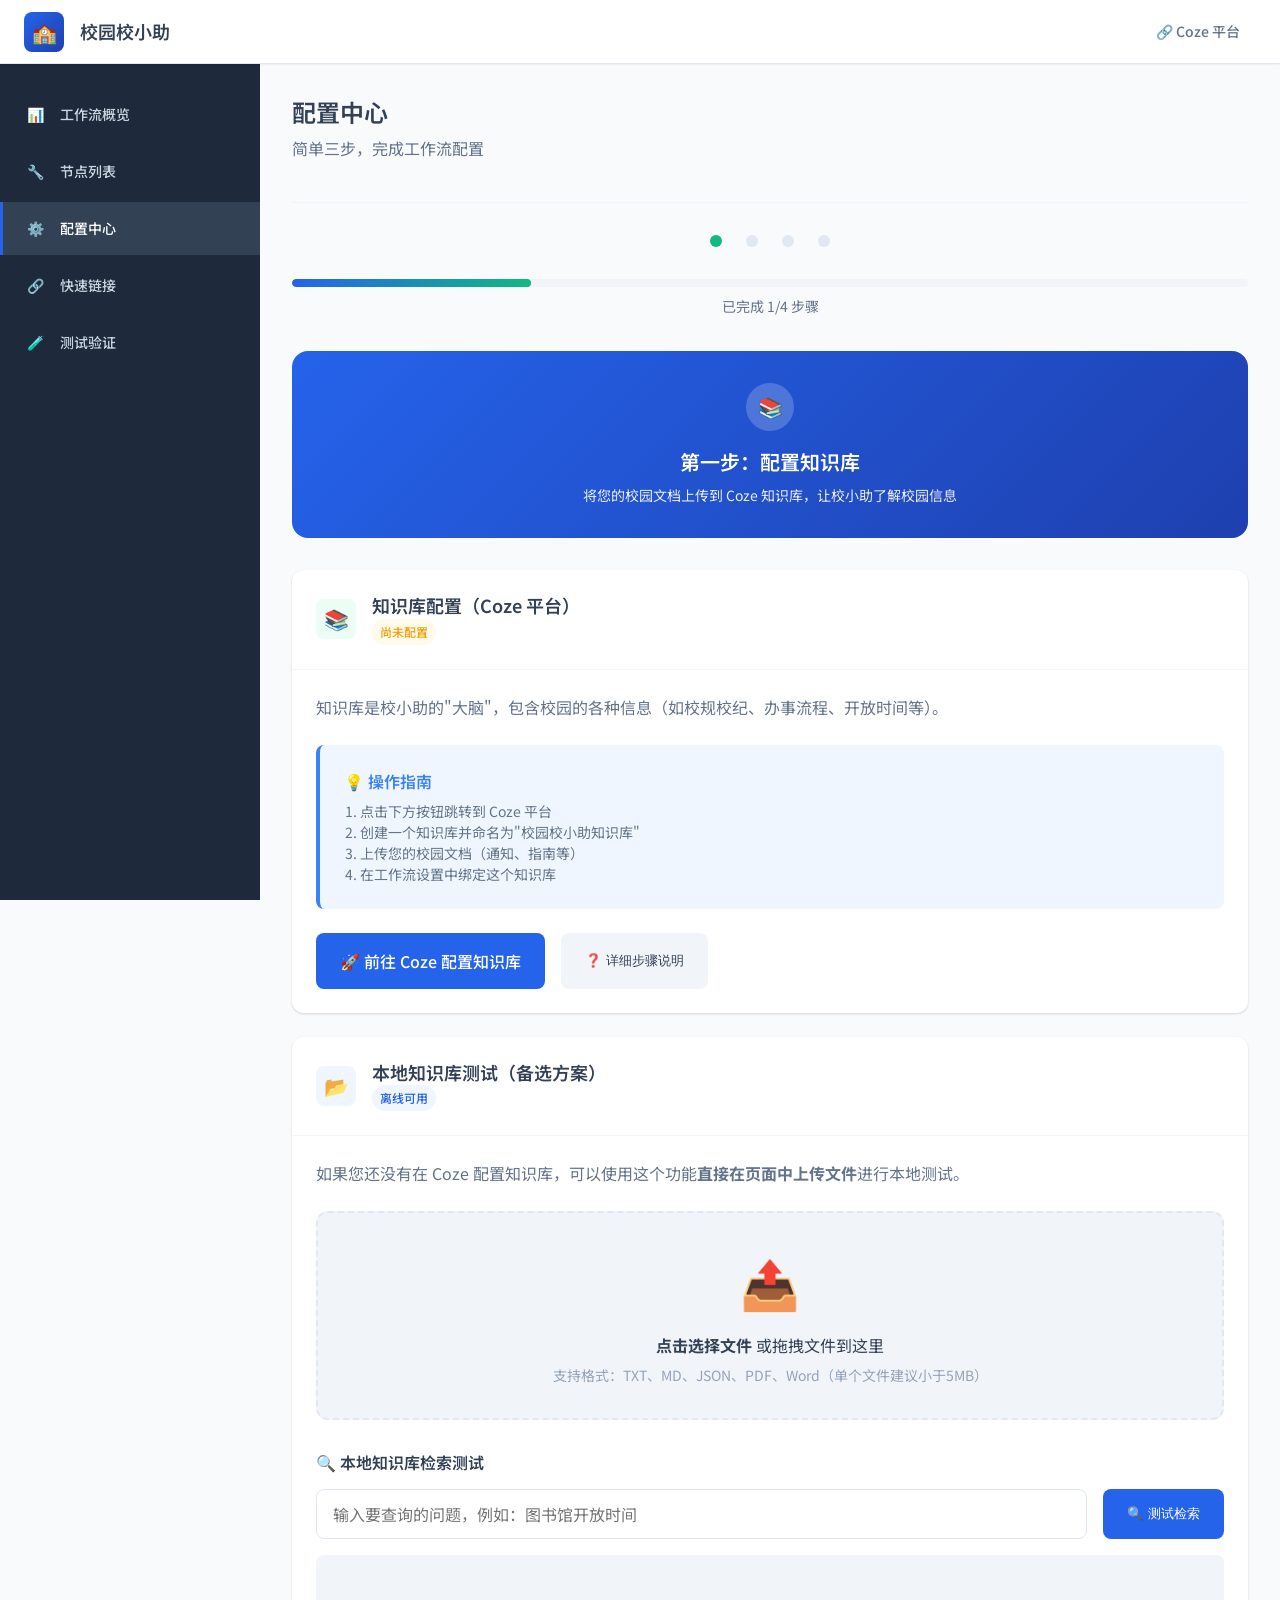
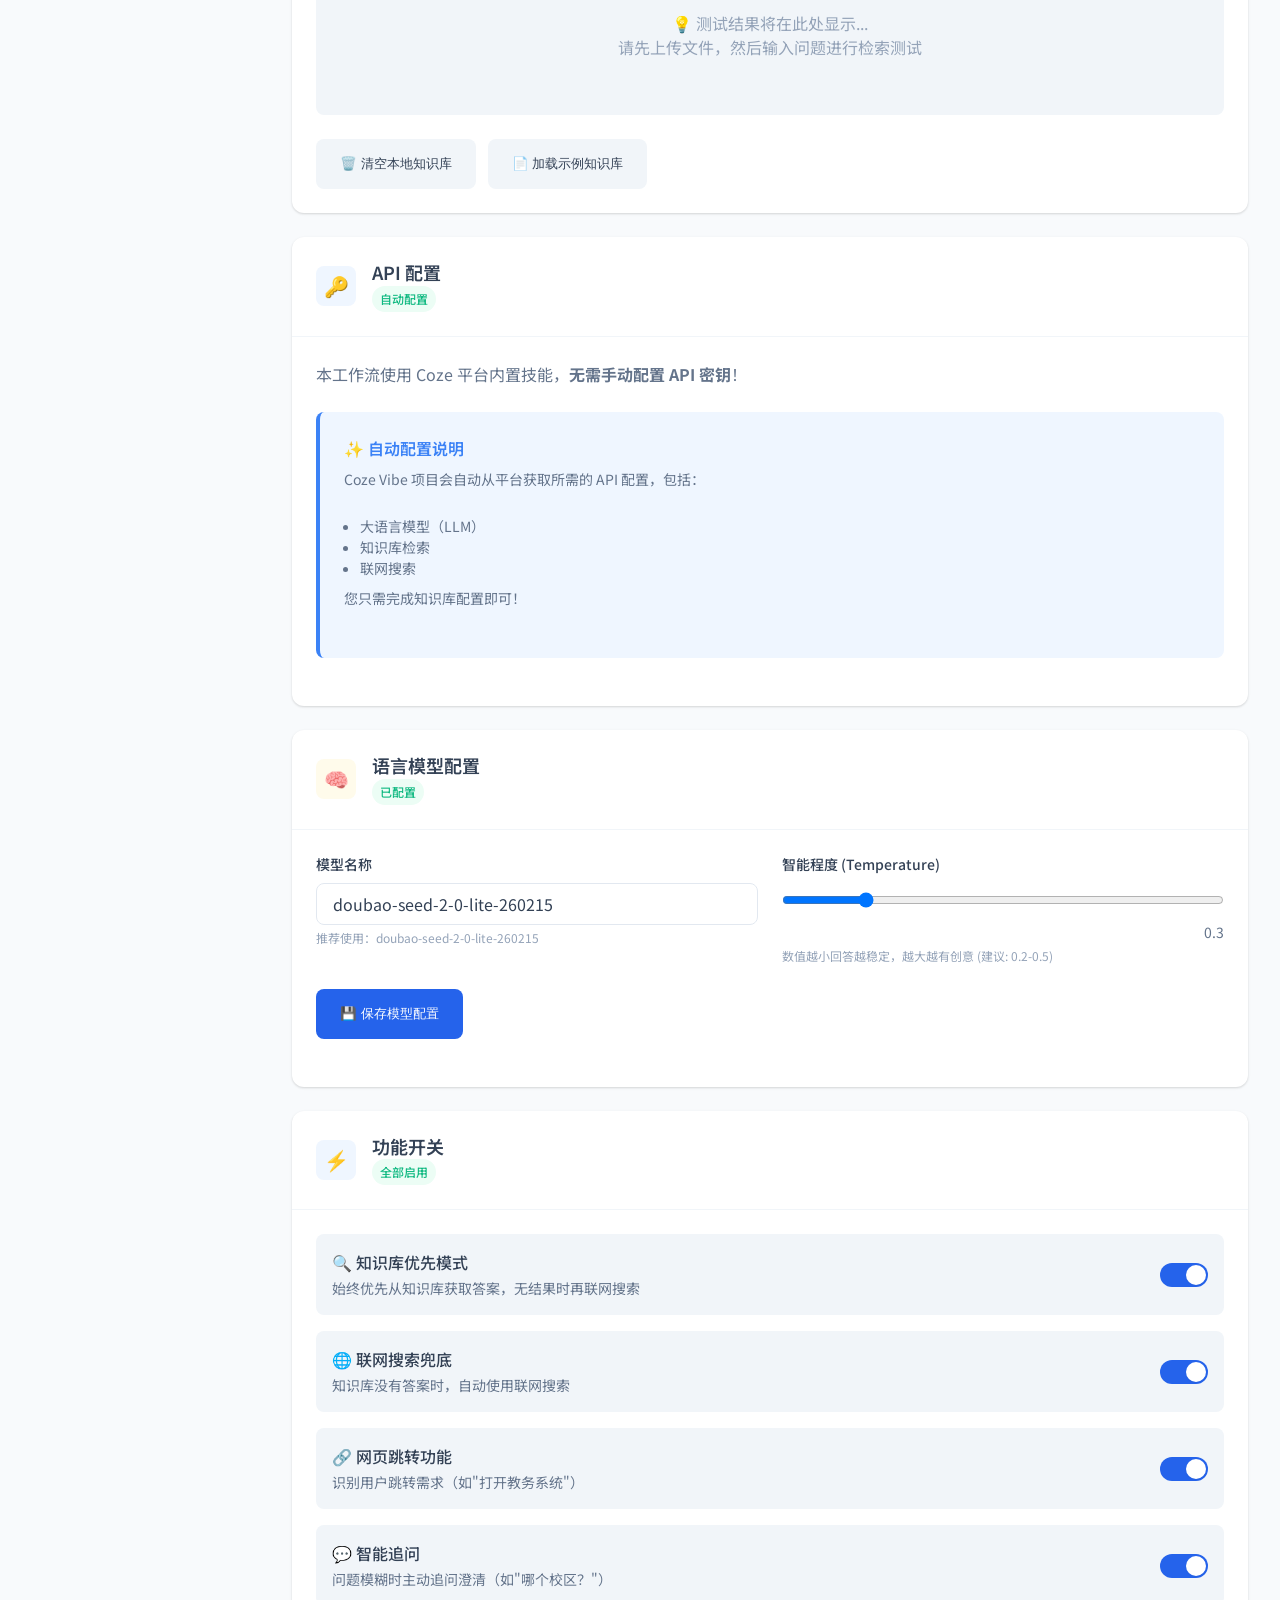
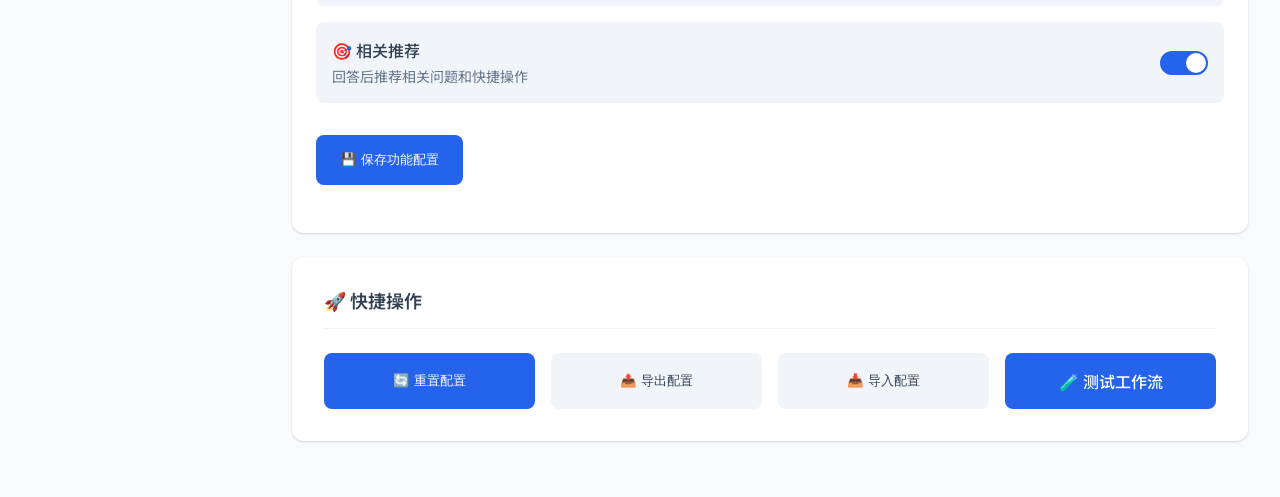
==== commit 46e8147e: "feat: 新增知识库配置与检索能力，支持多方式配置知识库ID 新增了知识库配置文件和完整的本地测试UI，重构了知识库检索节点逻辑，支持从环境变量、配置文件、Coze平台三种方式获取知识库ID，同时添" ====
--- a/projects/ui/config.html
+++ b/projects/ui/config.html
@@ -100,6 +100,8 @@
       text-decoration: none;
       font-weight: 500;
       transition: all var(--transition);
+      border: none;
+      cursor: pointer;
     }
     
     .action-btn:hover {
@@ -253,6 +255,11 @@
       color: white;
     }
     
+    .notification--warning {
+      background: var(--warning);
+      color: white;
+    }
+    
     .notification--fadeout {
       animation: fadeOut 0.3s ease-out forwards;
     }
@@ -319,6 +326,11 @@
       color: var(--error);
     }
     
+    .status-badge--info {
+      background: var(--primary-bg);
+      color: var(--primary);
+    }
+    
     .progress-bar {
       height: 8px;
       background: var(--bg-tertiary);
@@ -332,6 +344,162 @@
       background: linear-gradient(90deg, var(--primary) 0%, var(--success) 100%);
       border-radius: 4px;
       transition: width var(--transition);
+    }
+    
+    /* 上传区域样式 */
+    .upload-area {
+      border: 2px dashed var(--border);
+      border-radius: var(--radius-lg);
+      padding: var(--spacing-xl);
+      text-align: center;
+      transition: all var(--transition);
+      background: var(--bg-tertiary);
+      cursor: pointer;
+    }
+    
+    .upload-area:hover {
+      border-color: var(--primary);
+      background: var(--primary-bg);
+    }
+    
+    .upload-area.dragover {
+      border-color: var(--primary);
+      background: var(--primary-bg);
+      transform: scale(1.02);
+    }
+    
+    .upload-area__icon {
+      font-size: 3rem;
+      margin-bottom: var(--spacing-md);
+    }
+    
+    .upload-area__text {
+      font-size: var(--text-base);
+      color: var(--text-primary);
+      margin-bottom: var(--spacing-sm);
+    }
+    
+    .upload-area__hint {
+      font-size: var(--text-sm);
+      color: var(--text-tertiary);
+    }
+    
+    /* 文件列表样式 */
+    .file-list {
+      display: flex;
+      flex-direction: column;
+      gap: var(--spacing-sm);
+    }
+    
+    .file-item {
+      display: flex;
+      align-items: center;
+      justify-content: space-between;
+      padding: var(--spacing-md);
+      background: var(--bg-tertiary);
+      border-radius: var(--radius-md);
+      transition: all var(--transition);
+    }
+    
+    .file-item:hover {
+      background: var(--border);
+    }
+    
+    .file-item__info {
+      display: flex;
+      align-items: center;
+      gap: var(--spacing-md);
+      flex: 1;
+    }
+    
+    .file-item__icon {
+      font-size: 1.5rem;
+    }
+    
+    .file-item__name {
+      font-weight: 500;
+      color: var(--text-primary);
+    }
+    
+    .file-item__size {
+      font-size: var(--text-xs);
+      color: var(--text-tertiary);
+    }
+    
+    .file-item__delete {
+      padding: 4px 8px;
+      background: var(--error-bg);
+      color: var(--error);
+      border: none;
+      border-radius: var(--radius-sm);
+      cursor: pointer;
+      font-size: var(--text-xs);
+      transition: all var(--transition);
+    }
+    
+    .file-item__delete:hover {
+      background: var(--error);
+      color: white;
+    }
+    
+    /* 测试区域样式 */
+    .test-input-group {
+      display: flex;
+      gap: var(--spacing-md);
+    }
+    
+    @media (max-width: 768px) {
+      .test-input-group {
+        flex-direction: column;
+      }
+    }
+    
+    .test-results {
+      background: var(--bg-tertiary);
+      border-radius: var(--radius-md);
+      padding: var(--spacing-lg);
+      max-height: 400px;
+      overflow-y: auto;
+    }
+    
+    .test-results__placeholder {
+      text-align: center;
+      color: var(--text-tertiary);
+      padding: var(--spacing-xl);
+    }
+    
+    .test-results__item {
+      margin-bottom: var(--spacing-md);
+      padding-bottom: var(--spacing-md);
+      border-bottom: 1px solid var(--border-light);
+    }
+    
+    .test-results__item:last-child {
+      border-bottom: none;
+      margin-bottom: 0;
+      padding-bottom: 0;
+    }
+    
+    .test-results__title {
+      font-weight: 600;
+      color: var(--text-primary);
+      margin-bottom: var(--spacing-sm);
+    }
+    
+    .test-results__content {
+      color: var(--text-secondary);
+      font-size: var(--text-sm);
+      line-height: 1.7;
+    }
+    
+    .test-results__score {
+      display: inline-block;
+      padding: 2px 8px;
+      background: var(--success-bg);
+      color: var(--success);
+      border-radius: var(--radius-sm);
+      font-size: var(--text-xs);
+      margin-top: var(--spacing-sm);
     }
   </style>
 </head>
@@ -343,7 +511,7 @@
       <span>校园校小助</span>
     </div>
     <nav class="header__nav">
-      <a href="https://console.coze.cn" target="_blank" rel="noopener noreferrer" class="header__link">
+      <a href="https://www.coze.cn" target="_blank" rel="noopener noreferrer" class="header__link">
         🔗 Coze 平台
       </a>
     </nav>
@@ -424,7 +592,7 @@
         <div class="config-card__header">
           <div class="config-card__icon" style="background: var(--success-bg); color: var(--success);">📚</div>
           <div>
-            <h3 class="config-card__title">知识库配置</h3>
+            <h3 class="config-card__title">知识库配置（Coze 平台）</h3>
             <span class="status-badge status-badge--warning">尚未配置</span>
           </div>
         </div>
@@ -444,11 +612,79 @@
           </div>
           
           <div style="display: flex; gap: var(--spacing-md);">
-            <a href="https://console.coze.cn" target="_blank" class="action-btn">
+            <a href="https://www.coze.cn" target="_blank" class="action-btn">
               🚀 前往 Coze 配置知识库
             </a>
             <button class="action-btn action-btn--secondary" onclick="showKnowledgeHelp()">
               ❓ 详细步骤说明
+            </button>
+          </div>
+        </div>
+      </div>
+
+      <!-- 本地知识库测试卡片 -->
+      <div class="config-card animate-fadeIn" style="animation-delay: 0.05s;">
+        <div class="config-card__header">
+          <div class="config-card__icon" style="background: var(--primary-bg); color: var(--primary);">📂</div>
+          <div>
+            <h3 class="config-card__title">本地知识库测试（备选方案）</h3>
+            <span class="status-badge status-badge--info">离线可用</span>
+          </div>
+        </div>
+        <div class="config-card__body">
+          <p>如果您还没有在 Coze 配置知识库，可以使用这个功能<strong>直接在页面中上传文件</strong>进行本地测试。</p>
+          
+          <!-- 文件上传区域 -->
+          <div class="upload-area" id="upload-area">
+            <input type="file" id="file-input" accept=".txt,.md,.json,.pdf,.doc,.docx" style="display: none;">
+            <div class="upload-area__icon">📤</div>
+            <div class="upload-area__text">
+              <strong>点击选择文件</strong> 或拖拽文件到这里
+            </div>
+            <div class="upload-area__hint">
+              支持格式：TXT、MD、JSON、PDF、Word（单个文件建议小于5MB）
+            </div>
+          </div>
+          
+          <!-- 已上传文件列表 -->
+          <div id="uploaded-files" class="uploaded-files" style="margin-top: var(--spacing-lg); display: none;">
+            <h4 style="font-size: var(--text-base); margin-bottom: var(--spacing-md); color: var(--text-primary);">
+              📋 已上传文件：
+            </h4>
+            <div id="file-list" class="file-list"></div>
+          </div>
+          
+          <!-- 本地测试区域 -->
+          <div class="test-area" style="margin-top: var(--spacing-xl);">
+            <h4 style="font-size: var(--text-base); margin-bottom: var(--spacing-md); color: var(--text-primary);">
+              🔍 本地知识库检索测试
+            </h4>
+            
+            <div class="test-input-group">
+              <input type="text" 
+                     id="test-query" 
+                     class="form-input" 
+                     placeholder="输入要查询的问题，例如：图书馆开放时间"
+                     style="flex: 1;">
+              <button class="action-btn" onclick="testLocalSearch()">
+                🔍 测试检索
+              </button>
+            </div>
+            
+            <div id="test-results" class="test-results" style="margin-top: var(--spacing-md);">
+              <div class="test-results__placeholder">
+                💡 测试结果将在此处显示...<br>
+                请先上传文件，然后输入问题进行检索测试
+              </div>
+            </div>
+          </div>
+          
+          <div style="margin-top: var(--spacing-lg);">
+            <button class="action-btn action-btn--secondary" onclick="clearLocalKnowledge()">
+              🗑️ 清空本地知识库
+            </button>
+            <button class="action-btn action-btn--secondary" style="margin-left: var(--spacing-sm);" onclick="loadSampleKnowledge()">
+              📄 加载示例知识库
             </button>
           </div>
         </div>
@@ -519,7 +755,7 @@
             </div>
             
             <div class="form-group">
-              <button type="submit" class="btn btn--primary">💾 保存模型配置</button>
+              <button type="submit" class="action-btn">💾 保存模型配置</button>
             </div>
           </form>
         </div>
@@ -577,7 +813,7 @@
             </div>
             
             <div class="form-group" style="margin-top: var(--spacing-xl);">
-              <button type="submit" class="btn btn--primary">💾 保存功能配置</button>
+              <button type="submit" class="action-btn">💾 保存功能配置</button>
             </div>
           </form>
         </div>
@@ -614,7 +850,7 @@
       <div class="modal__body">
         <div style="margin-bottom: var(--spacing-lg);">
           <h3>第一步：登录 Coze 平台</h3>
-          <p>访问 <a href="https://console.coze.cn" target="_blank">https://console.coze.cn</a> 登录您的账号</p>
+          <p>访问 <a href="https://www.coze.cn" target="_blank">https://www.coze.cn</a> 登录您的账号</p>
         </div>
         
         <div style="margin-bottom: var(--spacing-lg);">
@@ -669,8 +905,8 @@
         </div>
       </div>
       <div class="modal__footer">
-        <button class="btn btn--secondary" onclick="document.getElementById('knowledge-help-modal').style.display='none'">我知道了</button>
-        <a href="https://console.coze.cn" target="_blank" class="btn btn--primary">前往配置</a>
+        <button class="action-btn action-btn--secondary" onclick="document.getElementById('knowledge-help-modal').style.display='none'">我知道了</button>
+        <a href="https://www.coze.cn" target="_blank" class="action-btn">前往配置</a>
       </div>
     </div>
   </div>
@@ -680,6 +916,358 @@
   <script src="js/main.js"></script>
   
   <script>
+    // ==================== 本地知识库功能 ====================
+    
+    const KNOWLEDGE_STORAGE_KEY = 'local_knowledge_base';
+    let knowledgeBase = [];
+    
+    // 初始化
+    document.addEventListener('DOMContentLoaded', function() {
+      loadKnowledgeBase();
+      initUploadArea();
+      loadSavedConfig();
+    });
+    
+    // 加载知识库
+    function loadKnowledgeBase() {
+      const saved = localStorage.getItem(KNOWLEDGE_STORAGE_KEY);
+      if (saved) {
+        try {
+          knowledgeBase = JSON.parse(saved);
+          updateFileList();
+        } catch (error) {
+          console.error('Failed to load knowledge base:', error);
+          knowledgeBase = [];
+        }
+      }
+    }
+    
+    // 保存知识库
+    function saveKnowledgeBase() {
+      localStorage.setItem(KNOWLEDGE_STORAGE_KEY, JSON.stringify(knowledgeBase));
+      updateFileList();
+    }
+    
+    // 初始化上传区域
+    function initUploadArea() {
+      const uploadArea = document.getElementById('upload-area');
+      const fileInput = document.getElementById('file-input');
+      
+      // 点击上传
+      uploadArea.addEventListener('click', function() {
+        fileInput.click();
+      });
+      
+      // 文件选择
+      fileInput.addEventListener('change', function(e) {
+        handleFiles(e.target.files);
+      });
+      
+      // 拖拽上传
+      uploadArea.addEventListener('dragover', function(e) {
+        e.preventDefault();
+        uploadArea.classList.add('dragover');
+      });
+      
+      uploadArea.addEventListener('dragleave', function(e) {
+        e.preventDefault();
+        uploadArea.classList.remove('dragover');
+      });
+      
+      uploadArea.addEventListener('drop', function(e) {
+        e.preventDefault();
+        uploadArea.classList.remove('dragover');
+        handleFiles(e.dataTransfer.files);
+      });
+    }
+    
+    // 处理文件
+    function handleFiles(files) {
+      if (!files || files.length === 0) return;
+      
+      Array.from(files).forEach(file => {
+        const reader = new FileReader();
+        
+        reader.onload = function(e) {
+          const content = e.target.result;
+          const fileData = {
+            id: Date.now() + '_' + Math.random().toString(36).substr(2, 9),
+            name: file.name,
+            size: file.size,
+            type: file.type || 'text/plain',
+            content: content,
+            uploadTime: new Date().toLocaleString('zh-CN')
+          };
+          
+          knowledgeBase.push(fileData);
+          saveKnowledgeBase();
+          showNotification(`文件「${file.name}」上传成功！`, 'success');
+        };
+        
+        reader.onerror = function() {
+          showNotification(`文件「${file.name}」读取失败！`, 'error');
+        };
+        
+        if (file.type === 'application/json' || file.type === 'text/plain' || 
+            file.name.endsWith('.txt') || file.name.endsWith('.md') || 
+            file.name.endsWith('.json')) {
+          reader.readAsText(file);
+        } else {
+          // 对于 PDF、Word 等格式，读取为文本（简化处理）
+          reader.readAsText(file);
+        }
+      });
+    }
+    
+    // 更新文件列表
+    function updateFileList() {
+      const fileListContainer = document.getElementById('uploaded-files');
+      const fileList = document.getElementById('file-list');
+      
+      if (knowledgeBase.length === 0) {
+        fileListContainer.style.display = 'none';
+        return;
+      }
+      
+      fileListContainer.style.display = 'block';
+      
+      fileList.innerHTML = knowledgeBase.map(file => `
+        <div class="file-item">
+          <div class="file-item__info">
+            <div class="file-item__icon">${getFileIcon(file.type)}</div>
+            <div>
+              <div class="file-item__name">${file.name}</div>
+              <div class="file-item__size">${formatFileSize(file.size)} · ${file.uploadTime}</div>
+            </div>
+          </div>
+          <button class="file-item__delete" onclick="deleteFile('${file.id}')">删除</button>
+        </div>
+      `).join('');
+    }
+    
+    // 删除文件
+    function deleteFile(fileId) {
+      knowledgeBase = knowledgeBase.filter(file => file.id !== fileId);
+      saveKnowledgeBase();
+      showNotification('文件已删除', 'success');
+    }
+    
+    // 清空知识库
+    function clearLocalKnowledge() {
+      if (confirm('确定要清空本地知识库吗？此操作不可恢复。')) {
+        knowledgeBase = [];
+        saveKnowledgeBase();
+        document.getElementById('test-results').innerHTML = `
+          <div class="test-results__placeholder">
+            💡 测试结果将在此处显示...<br>
+            请先上传文件，然后输入问题进行检索测试
+          </div>
+        `;
+        showNotification('本地知识库已清空', 'success');
+      }
+    }
+    
+    // 加载示例知识库
+    function loadSampleKnowledge() {
+      const sampleData = [
+        {
+          id: 'sample_1',
+          name: '校园通知.txt',
+          size: 1024,
+          type: 'text/plain',
+          content: `校园通知：
+          
+1. 图书馆开放时间：周一至周五 8:00-22:00，周末 9:00-21:00
+2. 食堂作息：早餐 7:00-9:00，午餐 11:00-13:00，晚餐 17:00-19:00
+3. 选课时间：2024年春季学期选课时间为2月15日-2月20日
+4. 考试安排：期末考试时间为6月15日-6月25日
+5. 暑假时间：7月1日-8月31日
+6. 校园网服务电话：010-12345678
+7. 教务处办公地点：行政楼201室
+8. 学生证补办：携带身份证到教务处办理，费用20元
+9. 奖学金评定：每学期进行一次，成绩排名前10%可申请
+10. 入党流程：提交入党申请书→参加党校培训→成为积极分子→发展为预备党员→转正`,
+          uploadTime: new Date().toLocaleString('zh-CN')
+        },
+        {
+          id: 'sample_2',
+          name: '校规校纪.md',
+          size: 2048,
+          type: 'text/markdown',
+          content: `# 校规校纪
+
+## 一、日常行为规范
+1. 按时上课，不迟到、不早退、不旷课
+2. 上课时认真听讲，积极参与课堂互动
+3. 遵守考试纪律，诚信考试
+4. 爱护公物，保护校园环境
+5. 尊敬师长，团结同学
+
+## 二、宿舍管理规定
+1. 晚上23:00前必须返回宿舍
+2. 宿舍内禁止使用大功率电器
+3. 保持宿舍卫生整洁
+4. 禁止在宿舍内吸烟、饮酒
+5. 来访人员需登记
+
+## 三、请假制度
+1. 病假：需提供医院证明
+2. 事假：需提前申请，说明原因
+3. 请假3天以内由辅导员批准
+4. 请假3天以上需教务处批准
+
+## 四、违规处理
+1. 迟到早退：累计3次记旷课1次
+2. 旷课10学时以上给予警告处分
+3. 考试作弊：成绩记零分，视情节严重程度给予处分
+4. 打架斗殴：视情节给予严重警告至开除学籍处分
+5. 抄袭作业：成绩记零分`,
+          uploadTime: new Date().toLocaleString('zh-CN')
+        }
+      ];
+      
+      knowledgeBase = [...sampleData];
+      saveKnowledgeBase();
+      showNotification('示例知识库已加载！包含校园通知和校规校纪', 'success');
+    }
+    
+    // 测试本地检索
+    function testLocalSearch() {
+      const query = document.getElementById('test-query').value.trim();
+      
+      if (!query) {
+        showNotification('请输入要查询的问题！', 'warning');
+        return;
+      }
+      
+      if (knowledgeBase.length === 0) {
+        showNotification('请先上传文件到本地知识库！', 'warning');
+        return;
+      }
+      
+      // 简单的关键词匹配检索（模拟知识库检索）
+      const results = searchKnowledge(query);
+      displayResults(query, results);
+    }
+    
+    // 知识库检索
+    function searchKnowledge(query) {
+      const keywords = query.toLowerCase().split(/\s+/);
+      const results = [];
+      
+      knowledgeBase.forEach(doc => {
+        const content = doc.content.toLowerCase();
+        let score = 0;
+        let matchedKeywords = [];
+        
+        keywords.forEach(keyword => {
+          if (content.includes(keyword)) {
+            score += 1;
+            matchedKeywords.push(keyword);
+          }
+        });
+        
+        // 计算相关性得分
+        const relevanceScore = score / keywords.length;
+        
+        if (relevanceScore > 0) {
+          // 提取相关片段
+          const snippet = extractSnippet(doc.content, keywords);
+          
+          results.push({
+            document: doc,
+            score: relevanceScore,
+            matchedKeywords: matchedKeywords,
+            snippet: snippet
+          });
+        }
+      });
+      
+      // 按得分排序
+      results.sort((a, b) => b.score - a.score);
+      
+      return results;
+    }
+    
+    // 提取相关片段
+    function extractSnippet(content, keywords) {
+      const lines = content.split('\n');
+      let bestLine = '';
+      let maxMatches = 0;
+      
+      lines.forEach(line => {
+        const lineLower = line.toLowerCase();
+        let matches = 0;
+        
+        keywords.forEach(keyword => {
+          if (lineLower.includes(keyword)) {
+            matches++;
+          }
+        });
+        
+        if (matches > maxMatches) {
+          maxMatches = matches;
+          bestLine = line.trim();
+        }
+      });
+      
+      return bestLine || content.substring(0, 200) + '...';
+    }
+    
+    // 显示检索结果
+    function displayResults(query, results) {
+      const resultsContainer = document.getElementById('test-results');
+      
+      if (results.length === 0) {
+        resultsContainer.innerHTML = `
+          <div class="test-results__placeholder">
+            😕 未找到相关结果<br>
+            尝试使用其他关键词，或上传更多文档到知识库
+          </div>
+        `;
+        return;
+      }
+      
+      resultsContainer.innerHTML = `
+        <div style="margin-bottom: var(--spacing-md); color: var(--text-secondary); font-size: var(--text-sm);">
+          找到 ${results.length} 个相关结果：
+        </div>
+        ${results.slice(0, 5).map((result, index) => `
+          <div class="test-results__item">
+            <div class="test-results__title">
+              ${result.document.name}
+              <span class="test-results__score">相关度：${Math.round(result.score * 100)}%</span>
+            </div>
+            <div class="test-results__content">
+              ${result.snippet}
+            </div>
+          </div>
+        `).join('')}
+        ${results.length > 5 ? `
+          <div style="text-align: center; color: var(--text-tertiary); font-size: var(--text-sm); margin-top: var(--spacing-md);">
+            还有 ${results.length - 5} 个结果...
+          </div>
+        ` : ''}
+      `;
+    }
+    
+    // 工具函数
+    function getFileIcon(type) {
+      if (type.includes('pdf')) return '📄';
+      if (type.includes('word') || type.includes('document')) return '📝';
+      if (type.includes('json')) return '📋';
+      if (type.includes('markdown') || type.includes('md')) return '📑';
+      return '📃';
+    }
+    
+    function formatFileSize(bytes) {
+      if (bytes < 1024) return bytes + ' B';
+      if (bytes < 1024 * 1024) return (bytes / 1024).toFixed(1) + ' KB';
+      return (bytes / (1024 * 1024)).toFixed(1) + ' MB';
+    }
+    
+    // ==================== 其他功能 ====================
+    
     // 显示知识库帮助
     window.showKnowledgeHelp = function() {
       document.getElementById('knowledge-help-modal').style.display = 'flex';
@@ -723,9 +1311,7 @@
       
       const notification = document.createElement('div');
       notification.className = `notification notification--${type}`;
-      notification.innerHTML = `
-        <span>${message}</span>
-      `;
+      notification.innerHTML = `<span>${message}</span>`;
       
       document.body.appendChild(notification);
       
@@ -822,9 +1408,6 @@
       input.click();
     };
     
-    // 页面加载时恢复配置
-    document.addEventListener('DOMContentLoaded', loadSavedConfig);
-    
     // 关闭弹窗点击外部
     document.querySelector('.modal').addEventListener('click', function(e) {
       if (e.target === this) {
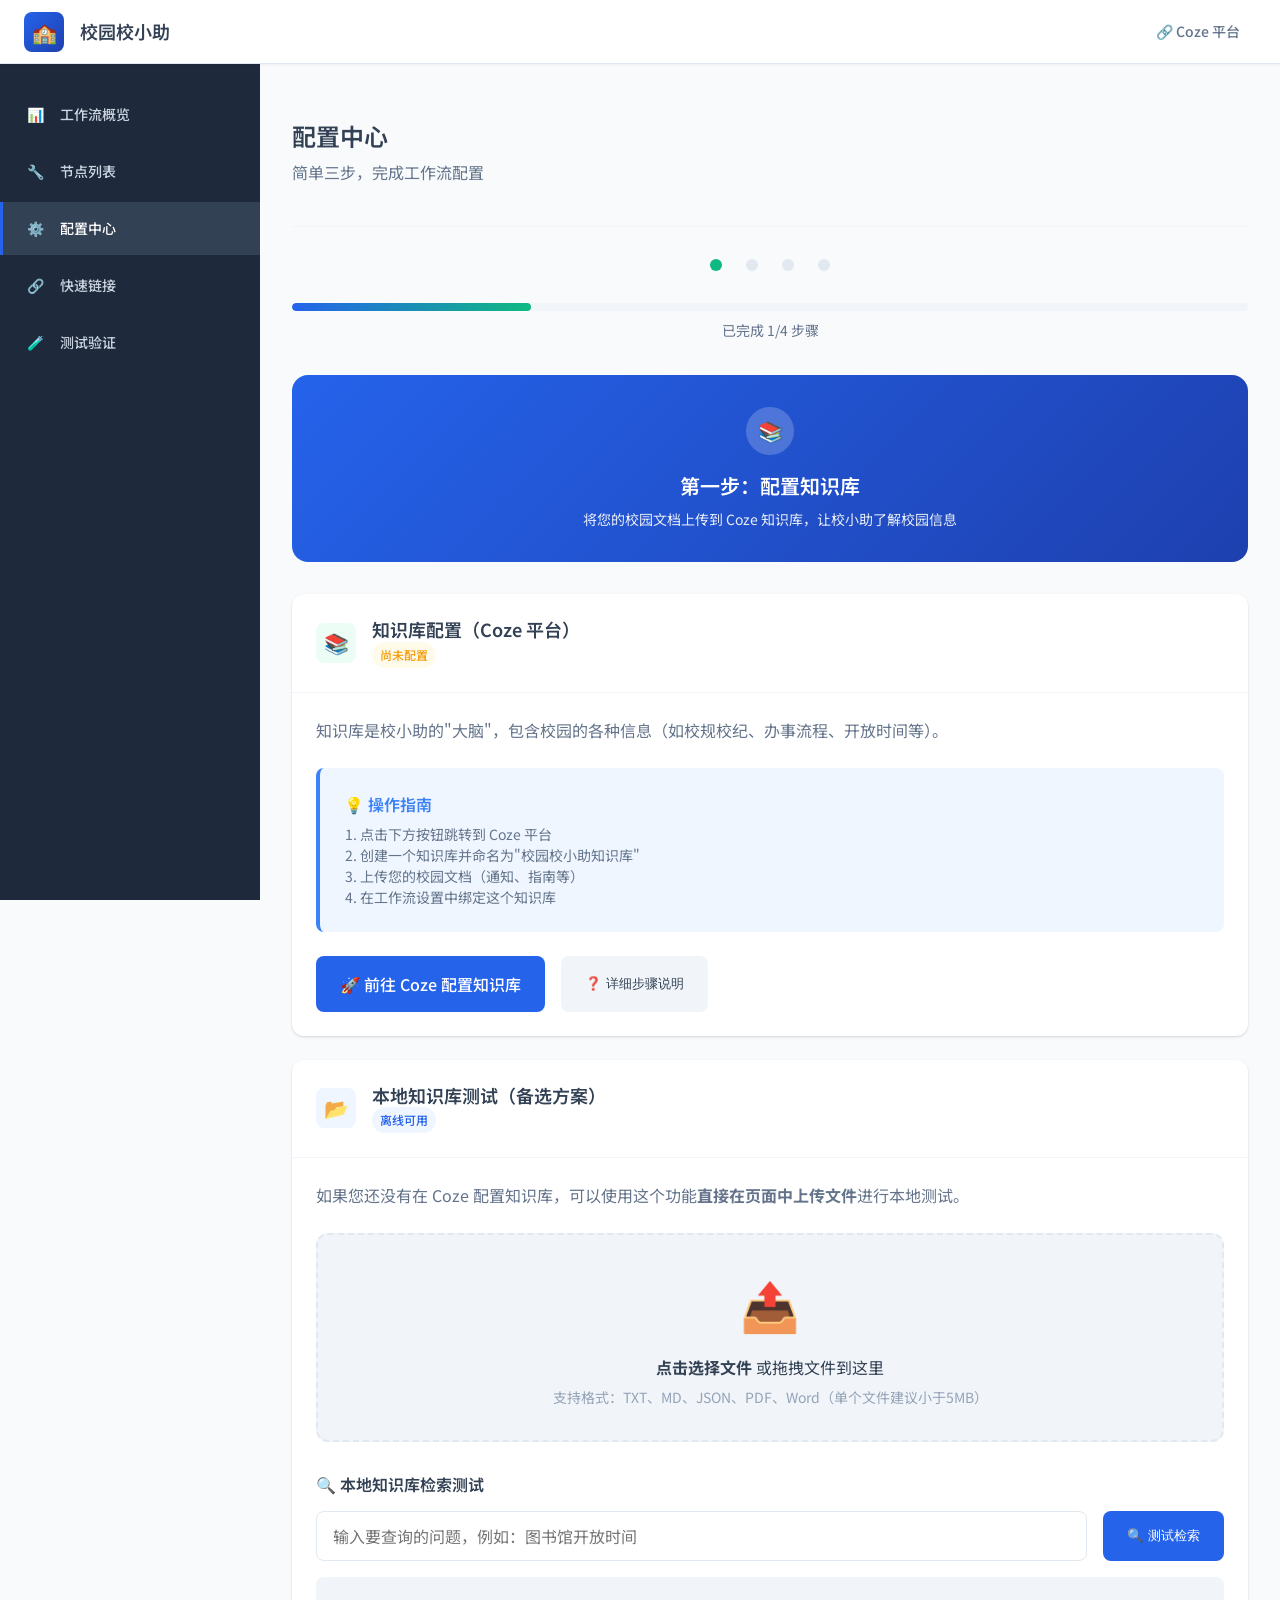
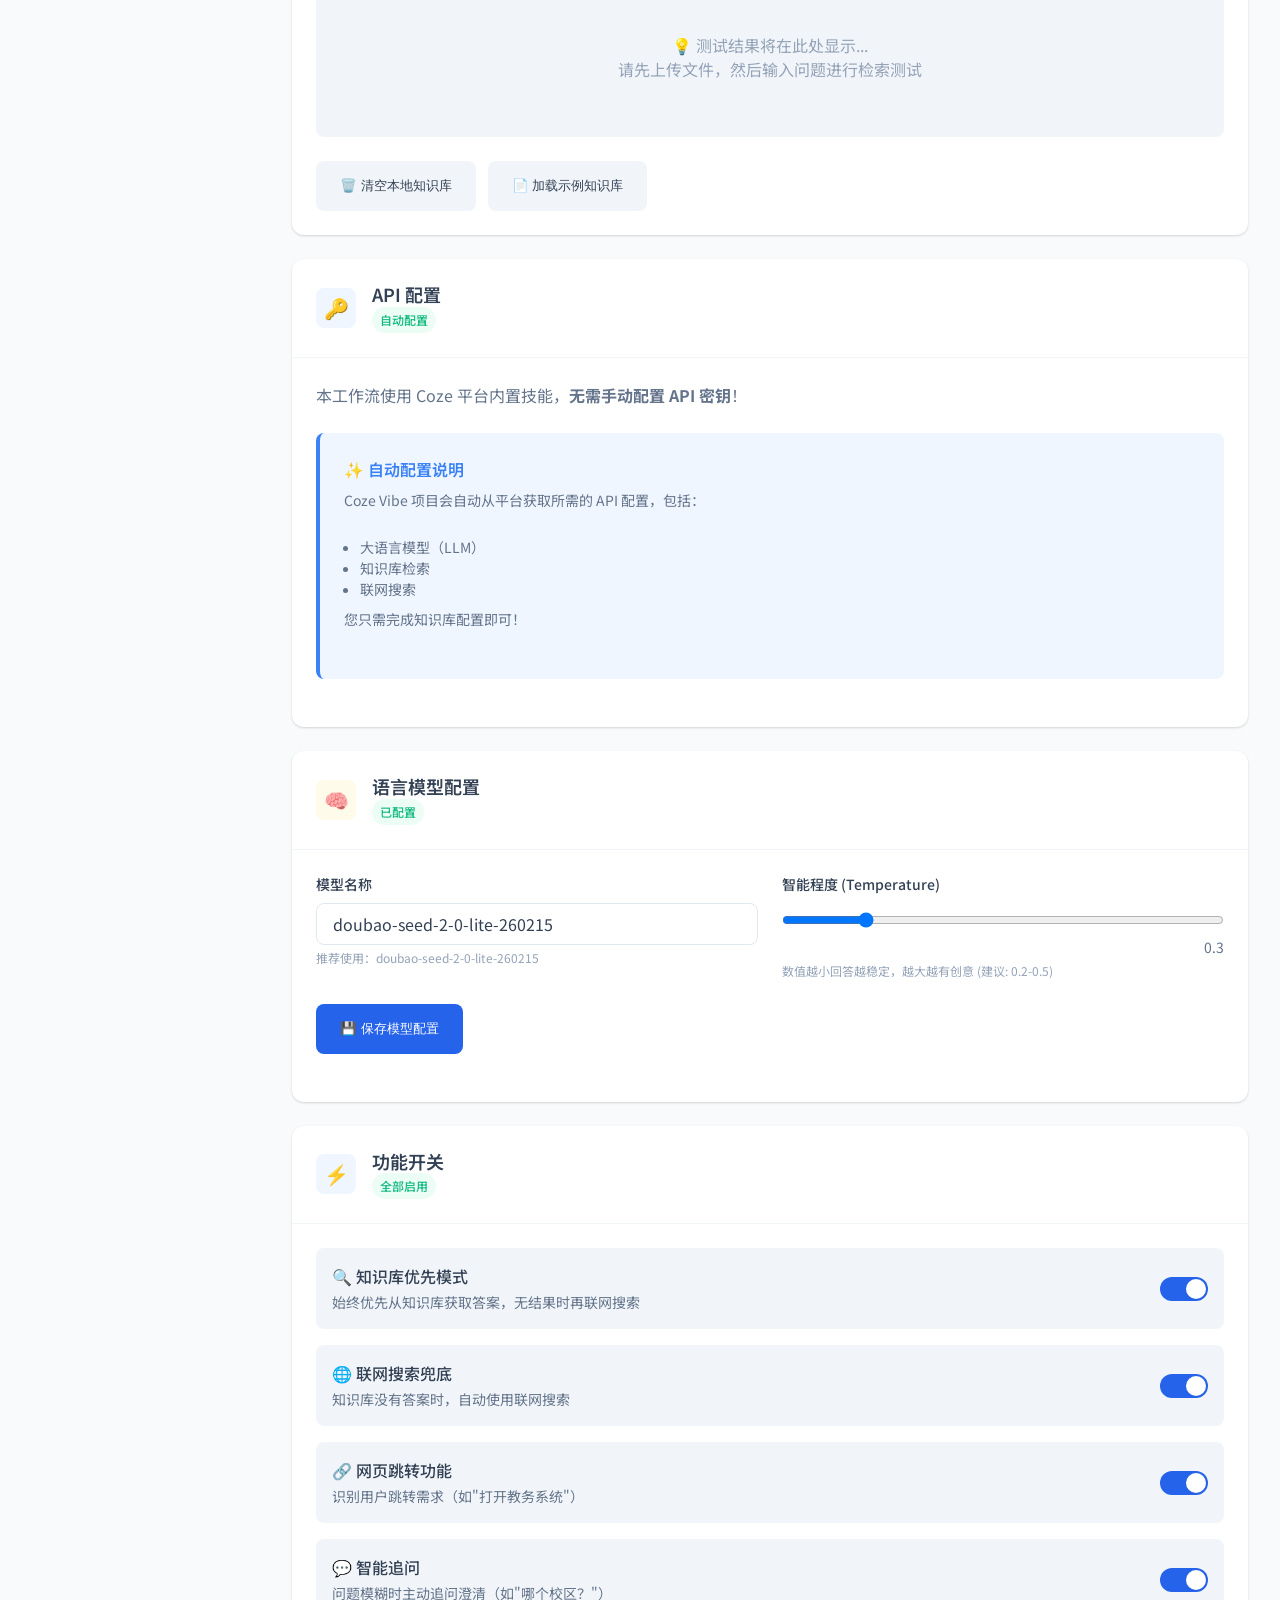
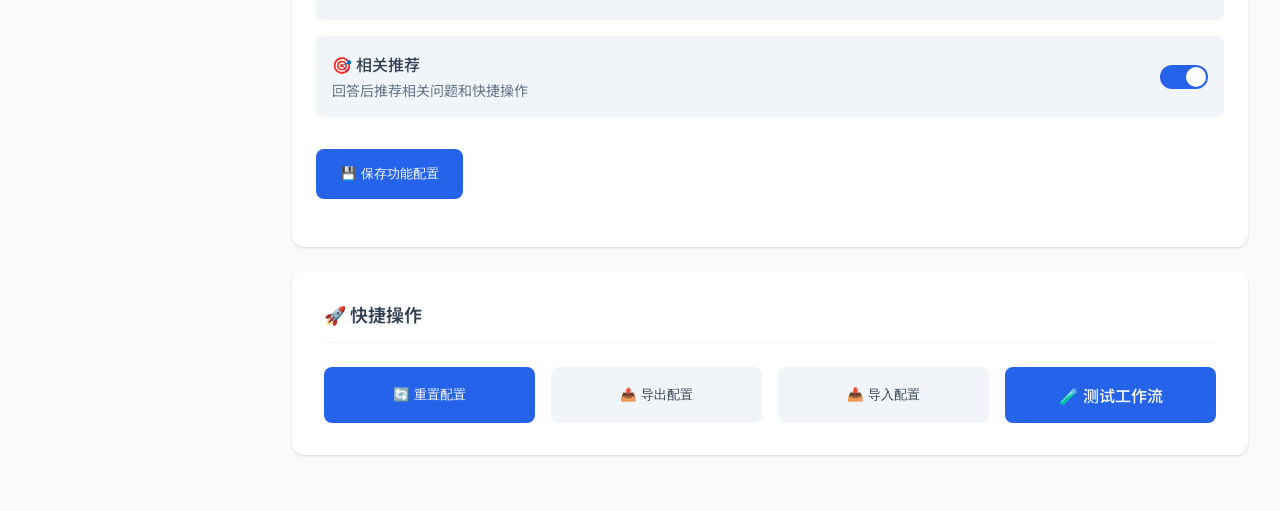
==== commit 3aae7a7b: "chore: fix duplicate zero-width space in multiple files 修正了多个html、js文件以及README文档里重复的零宽空格字符，同时在项目文档中添" ====
--- a/projects/ui/config.html
+++ b/projects/ui/config.html
@@ -1,4 +1,4 @@
-<!DOCTYPE html>
+﻿﻿<!DOCTYPE html>
 <html lang="zh-CN">
 <head>
   <meta charset="UTF-8">
